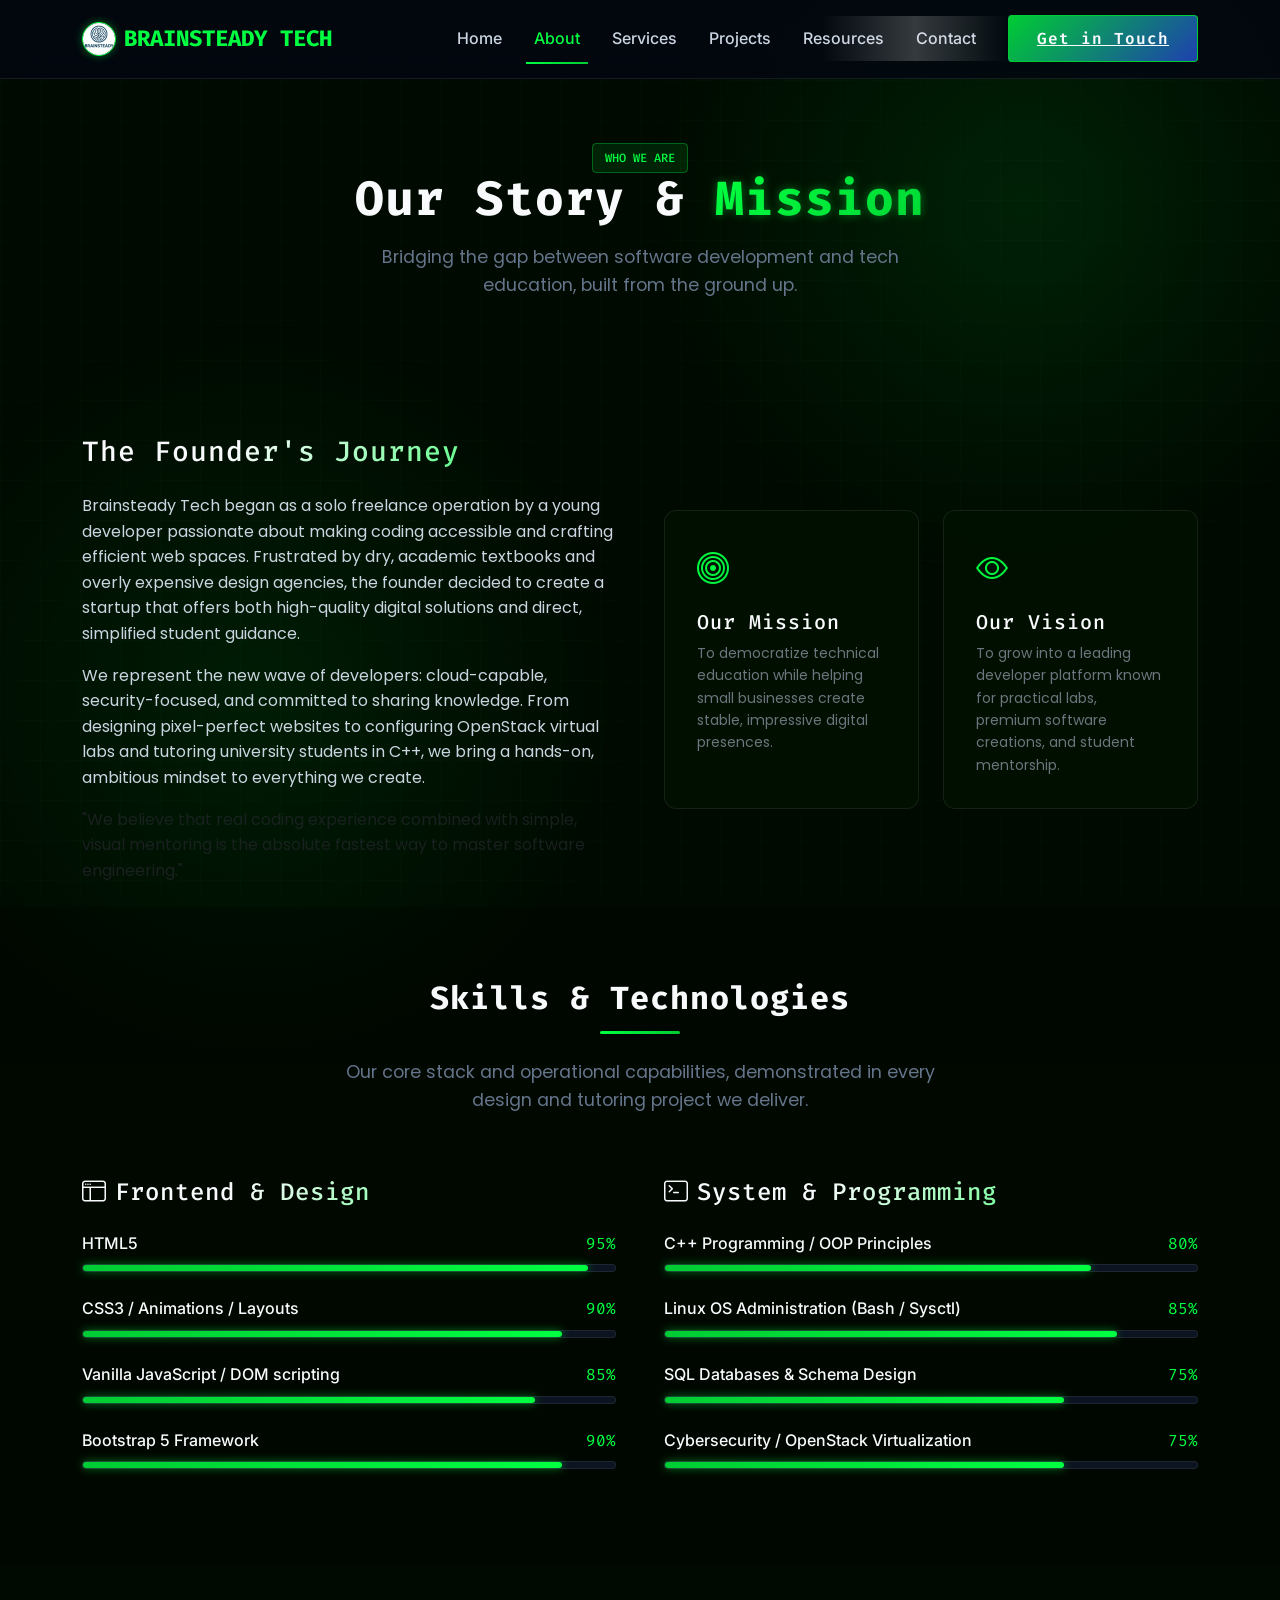
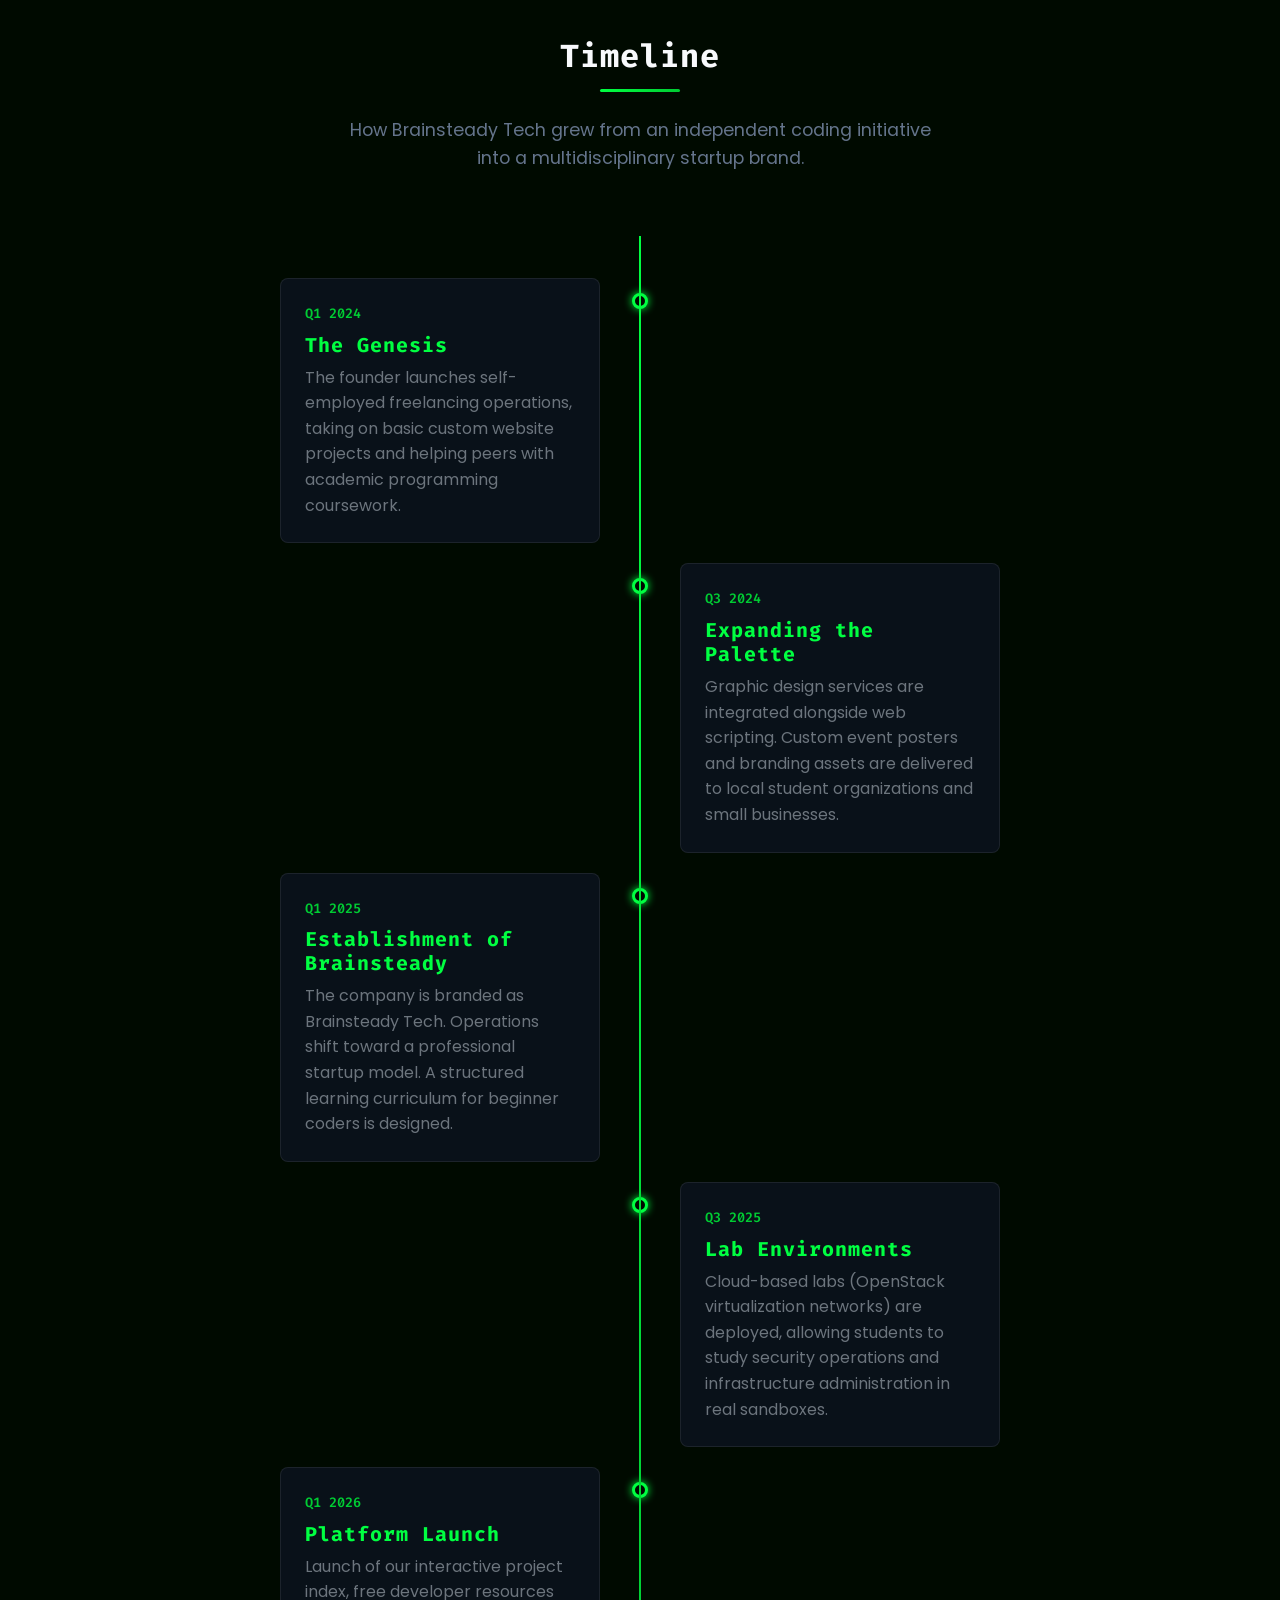
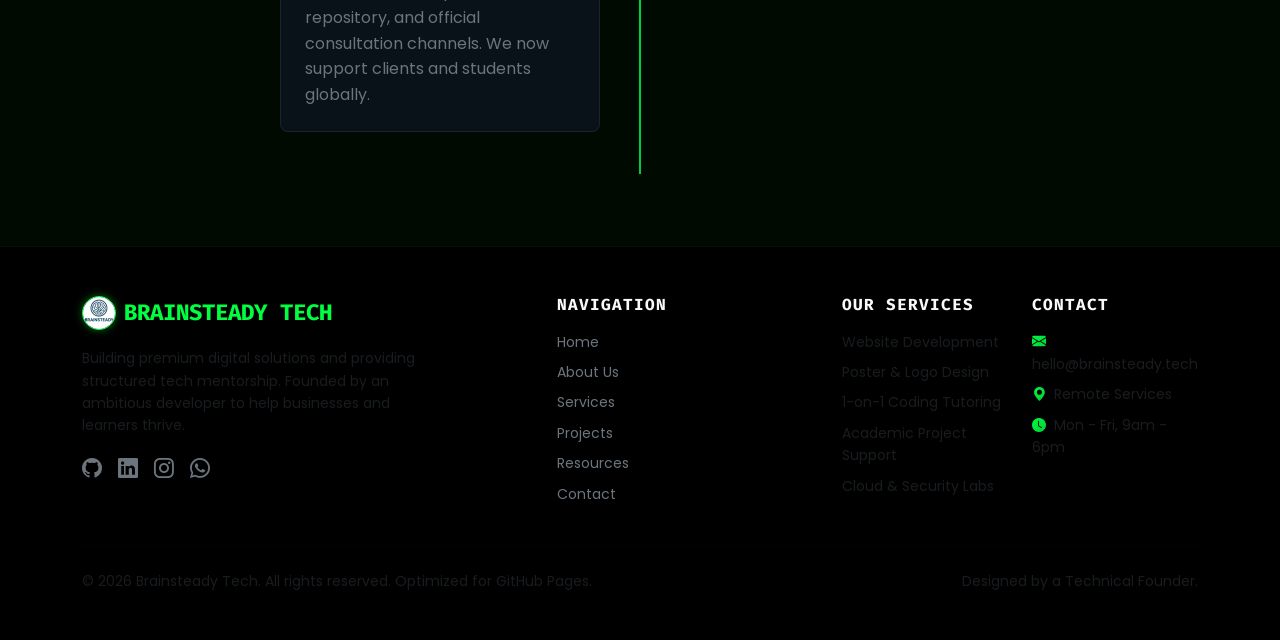
==== about.html @ 5f642799 "Add files via upload" ====
<!DOCTYPE html>
<html lang="en">
<head>
  <meta charset="UTF-8">
  <meta name="viewport" content="width=device-width, initial-scale=1.0">
  <title>About Brainsteady Tech — Story, Mission & Skills</title>
  
  <!-- SEO Meta Tags -->
  <meta name="description" content="Learn about Brainsteady Tech, our mission to make tech accessible, the founder's journey, and our skillset in Web Dev, C++, Linux, OpenStack, and Cybersecurity.">
  <meta name="keywords" content="cybersecurity, OpenStack, C++, Linux administrator, programming education, web developer, startup journey">
  <meta name="author" content="Brainsteady Tech">
  
  <!-- Favicon -->
  <link rel="icon" type="image/svg+xml" href="data:image/svg+xml,%3Csvg xmlns='http://www.w3.org/2000/svg' viewBox='0 0 24 24' fill='%2300f0ff'%3E%3Cpath d='M12 2L2 22h20L12 2zm0 4l6.5 13H5.5L12 6zm-1 5v4h2v-4h-2zm0 5v2h2v-2h-2z'/%3E%3C/svg%3E">

  <!-- Bootstrap 5 CSS -->
  <link href="https://cdn.jsdelivr.net/npm/bootstrap@5.3.3/dist/css/bootstrap.min.css" rel="stylesheet">
  
  <!-- Bootstrap Icons -->
  <link rel="stylesheet" href="https://cdn.jsdelivr.net/npm/bootstrap-icons@1.11.3/font/bootstrap-icons.min.css">
  
  <!-- Custom CSS -->
  <link rel="stylesheet" href="css/style.css">
</head>
<body>

  <!-- Page Loading Animation -->
  <div id="page-loader">
    <div class="cyber-spinner"></div>
  </div>

  <!-- Background Left Glow Spot -->
  <div class="bg-glow-left"></div>

  <!-- Navigation Bar -->
  <nav class="navbar navbar-expand-lg navbar-dark fixed-top">
    <div class="container">
      <a class="navbar-brand d-flex align-items-center" href="index.html">
        <img src="images/logo.jpg" alt="Brainsteady Tech Logo" class="brand-logo me-2">
        <span>BRAINSTEADY TECH</span>
      </a>
      <button class="navbar-toggler" type="button" data-bs-toggle="collapse" data-bs-target="#navbarNav" aria-controls="navbarNav" aria-expanded="false" aria-label="Toggle navigation">
        <span class="navbar-toggler-icon"></span>
      </button>
      <div class="collapse navbar-collapse" id="navbarNav">
        <ul class="navbar-nav ms-auto">
          <li class="nav-item">
            <a class="nav-link" href="index.html">Home</a>
          </li>
          <li class="nav-item">
            <a class="nav-link" href="about.html">About</a>
          </li>
          <li class="nav-item">
            <a class="nav-link" href="services.html">Services</a>
          </li>
          <li class="nav-item">
            <a class="nav-link" href="projects.html">Projects</a>
          </li>
          <li class="nav-item">
            <a class="nav-link" href="resources.html">Resources</a>
          </li>
          <li class="nav-item">
            <a class="nav-link" href="contact.html">Contact</a>
          </li>
        </ul>
        <div class="ms-lg-3 mt-3 mt-lg-0">
          <a href="contact.html" class="btn-cyber btn-sm">Get in Touch</a>
        </div>
      </div>
    </div>
  </nav>

  <!-- About Banner / Header -->
  <section class="py-5 mt-5">
    <div class="container pt-5">
      <div class="section-header text-center reveal">
        <span class="badge-tech mb-3">WHO WE ARE</span>
        <h1 class="display-5 fw-bold">Our Story & <span class="text-gradient-cyan-blue glow-text">Mission</span></h1>
        <p class="section-subtitle">Bridging the gap between software development and tech education, built from the ground up.</p>
      </div>
    </div>
  </section>

  <!-- Founder Story Section -->
  <section class="py-4">
    <div class="container">
      <div class="row align-items-center g-5">
        <div class="col-lg-6 reveal">
          <h3 class="mb-4 text-gradient">The Founder's Journey</h3>
          <p>
            Brainsteady Tech began as a solo freelance operation by a young developer passionate about making coding accessible and crafting efficient web spaces. Frustrated by dry, academic textbooks and overly expensive design agencies, the founder decided to create a startup that offers both high-quality digital solutions and direct, simplified student guidance.
          </p>
          <p>
            We represent the new wave of developers: cloud-capable, security-focused, and committed to sharing knowledge. From designing pixel-perfect websites to configuring OpenStack virtual labs and tutoring university students in C++, we bring a hands-on, ambitious mindset to everything we create.
          </p>
          <p class="mb-0 text-muted">
            "We believe that real coding experience combined with simple, visual mentoring is the absolute fastest way to master software engineering."
          </p>
        </div>
        <div class="col-lg-6 reveal">
          <div class="row g-4">
            <!-- Mission Card -->
            <div class="col-sm-6">
              <div class="glass-card">
                <div class="text-gradient-cyan-blue mb-3 fs-2">
                  <i class="bi bi-bullseye"></i>
                </div>
                <h5>Our Mission</h5>
                <p class="small text-secondary mb-0">
                  To democratize technical education while helping small businesses create stable, impressive digital presences.
                </p>
              </div>
            </div>
            <!-- Vision Card -->
            <div class="col-sm-6">
              <div class="glass-card">
                <div class="text-gradient-cyan-blue mb-3 fs-2">
                  <i class="bi bi-eye"></i>
                </div>
                <h5>Our Vision</h5>
                <p class="small text-secondary mb-0">
                  To grow into a leading developer platform known for practical labs, premium software creations, and student mentorship.
                </p>
              </div>
            </div>
          </div>
        </div>
      </div>
    </div>
  </section>

  <!-- Skills & Tech Section -->
  <section class="py-5 bg-opacity-25 bg-black skills-section-wrapper">
    <div class="container py-4">
      <div class="section-header text-center reveal">
        <h2 class="section-title">Skills & Technologies</h2>
        <p class="section-subtitle">Our core stack and operational capabilities, demonstrated in every design and tutoring project we deliver.</p>
      </div>
      <div class="row g-5">
        <!-- Frontend Skills -->
        <div class="col-md-6 reveal">
          <h4 class="mb-4 text-gradient"><i class="bi bi-window-sidebar me-2"></i>Frontend & Design</h4>
          
          <div class="skill-item">
            <div class="skill-header">
              <span class="skill-name">HTML5</span>
              <span class="skill-percentage">95%</span>
            </div>
            <div class="progress">
              <div class="progress-bar-custom" data-value="95"></div>
            </div>
          </div>
          
          <div class="skill-item">
            <div class="skill-header">
              <span class="skill-name">CSS3 / Animations / Layouts</span>
              <span class="skill-percentage">90%</span>
            </div>
            <div class="progress">
              <div class="progress-bar-custom" data-value="90"></div>
            </div>
          </div>
          
          <div class="skill-item">
            <div class="skill-header">
              <span class="skill-name">Vanilla JavaScript / DOM scripting</span>
              <span class="skill-percentage">85%</span>
            </div>
            <div class="progress">
              <div class="progress-bar-custom" data-value="85"></div>
            </div>
          </div>
          
          <div class="skill-item">
            <div class="skill-header">
              <span class="skill-name">Bootstrap 5 Framework</span>
              <span class="skill-percentage">90%</span>
            </div>
            <div class="progress">
              <div class="progress-bar-custom" data-value="90"></div>
            </div>
          </div>
        </div>
        
        <!-- Programming & Cloud Systems -->
        <div class="col-md-6 reveal">
          <h4 class="mb-4 text-gradient"><i class="bi bi-terminal me-2"></i>System & Programming</h4>
          
          <div class="skill-item">
            <div class="skill-header">
              <span class="skill-name">C++ Programming / OOP Principles</span>
              <span class="skill-percentage">80%</span>
            </div>
            <div class="progress">
              <div class="progress-bar-custom" data-value="80"></div>
            </div>
          </div>
          
          <div class="skill-item">
            <div class="skill-header">
              <span class="skill-name">Linux OS Administration (Bash / Sysctl)</span>
              <span class="skill-percentage">85%</span>
            </div>
            <div class="progress">
              <div class="progress-bar-custom" data-value="85"></div>
            </div>
          </div>
          
          <div class="skill-item">
            <div class="skill-header">
              <span class="skill-name">SQL Databases & Schema Design</span>
              <span class="skill-percentage">75%</span>
            </div>
            <div class="progress">
              <div class="progress-bar-custom" data-value="75"></div>
            </div>
          </div>

          <div class="skill-item">
            <div class="skill-header">
              <span class="skill-name">Cybersecurity / OpenStack Virtualization</span>
              <span class="skill-percentage">75%</span>
            </div>
            <div class="progress">
              <div class="progress-bar-custom" data-value="75"></div>
            </div>
          </div>
        </div>
      </div>
    </div>
  </section>

  <!-- Startup Journey Timeline -->
  <section class="py-5">
    <div class="container py-4">
      <div class="section-header text-center reveal">
        <h2 class="section-title">Timeline</h2>
        <p class="section-subtitle">How Brainsteady Tech grew from an independent coding initiative into a multidisciplinary startup brand.</p>
      </div>
      <div class="timeline-container">
        <!-- Milestone 1 -->
        <div class="timeline-item timeline-left reveal">
          <div class="timeline-content">
            <span class="timeline-date">Q1 2024</span>
            <h5>The Genesis</h5>
            <p class="mb-0 text-secondary">The founder launches self-employed freelancing operations, taking on basic custom website projects and helping peers with academic programming coursework.</p>
          </div>
        </div>
        <!-- Milestone 2 -->
        <div class="timeline-item timeline-right reveal">
          <div class="timeline-content">
            <span class="timeline-date">Q3 2024</span>
            <h5>Expanding the Palette</h5>
            <p class="mb-0 text-secondary">Graphic design services are integrated alongside web scripting. Custom event posters and branding assets are delivered to local student organizations and small businesses.</p>
          </div>
        </div>
        <!-- Milestone 3 -->
        <div class="timeline-item timeline-left reveal">
          <div class="timeline-content">
            <span class="timeline-date">Q1 2025</span>
            <h5>Establishment of Brainsteady</h5>
            <p class="mb-0 text-secondary">The company is branded as Brainsteady Tech. Operations shift toward a professional startup model. A structured learning curriculum for beginner coders is designed.</p>
          </div>
        </div>
        <!-- Milestone 4 -->
        <div class="timeline-item timeline-right reveal">
          <div class="timeline-content">
            <span class="timeline-date">Q3 2025</span>
            <h5>Lab Environments</h5>
            <p class="mb-0 text-secondary">Cloud-based labs (OpenStack virtualization networks) are deployed, allowing students to study security operations and infrastructure administration in real sandboxes.</p>
          </div>
        </div>
        <!-- Milestone 5 -->
        <div class="timeline-item timeline-left reveal">
          <div class="timeline-content">
            <span class="timeline-date">Q1 2026</span>
            <h5>Platform Launch</h5>
            <p class="mb-0 text-secondary">Launch of our interactive project index, free developer resources repository, and official consultation channels. We now support clients and students globally.</p>
          </div>
        </div>
      </div>
    </div>
  </section>

  <!-- Footer -->
  <footer class="py-5 bg-black border-top border-secondary border-opacity-10">
    <div class="container">
      <div class="row g-4 mb-4">
        <!-- Logo & Bio -->
        <div class="col-lg-4">
          <a class="navbar-brand d-flex align-items-center mb-3" href="index.html">
            <img src="images/logo.jpg" alt="Brainsteady Tech Logo" class="brand-logo me-2">
            <span>BRAINSTEADY TECH</span>
          </a>
          <p class="small text-muted">
            Building premium digital solutions and providing structured tech mentorship. Founded by an ambitious developer to help businesses and learners thrive.
          </p>
          <div class="d-flex gap-3 fs-5 mt-3">
            <a href="https://github.com" target="_blank" class="text-secondary hover-cyan" aria-label="GitHub"><i class="bi bi-github"></i></a>
            <a href="https://linkedin.com" target="_blank" class="text-secondary hover-cyan" aria-label="LinkedIn"><i class="bi bi-linkedin"></i></a>
            <a href="https://instagram.com" target="_blank" class="text-secondary hover-cyan" aria-label="Instagram"><i class="bi bi-instagram"></i></a>
            <a href="https://wa.me" target="_blank" class="text-secondary hover-cyan" aria-label="WhatsApp"><i class="bi bi-whatsapp"></i></a>
          </div>
        </div>
        <!-- Quick Navigation -->
        <div class="col-md-4 col-lg-3 offset-lg-1">
          <h6 class="text-uppercase fw-bold text-light mb-3">Navigation</h6>
          <ul class="list-unstyled d-flex flex-column gap-2 small">
            <li><a href="index.html" class="text-secondary text-decoration-none hover-cyan">Home</a></li>
            <li><a href="about.html" class="text-secondary text-decoration-none hover-cyan">About Us</a></li>
            <li><a href="services.html" class="text-secondary text-decoration-none hover-cyan">Services</a></li>
            <li><a href="projects.html" class="text-secondary text-decoration-none hover-cyan">Projects</a></li>
            <li><a href="resources.html" class="text-secondary text-decoration-none hover-cyan">Resources</a></li>
            <li><a href="contact.html" class="text-secondary text-decoration-none hover-cyan">Contact</a></li>
          </ul>
        </div>
        <!-- Services list -->
        <div class="col-md-4 col-lg-2">
          <h6 class="text-uppercase fw-bold text-light mb-3">Our Services</h6>
          <ul class="list-unstyled d-flex flex-column gap-2 small text-muted">
            <li>Website Development</li>
            <li>Poster & Logo Design</li>
            <li>1-on-1 Coding Tutoring</li>
            <li>Academic Project Support</li>
            <li>Cloud & Security Labs</li>
          </ul>
        </div>
        <!-- Contact placeholder -->
        <div class="col-md-4 col-lg-2">
          <h6 class="text-uppercase fw-bold text-light mb-3">Contact</h6>
          <ul class="list-unstyled d-flex flex-column gap-2 small">
            <li class="text-muted"><i class="bi bi-envelope-fill me-2 text-gradient-cyan-blue"></i>hello@brainsteady.tech</li>
            <li class="text-muted"><i class="bi bi-geo-alt-fill me-2 text-gradient-cyan-blue"></i>Remote Services</li>
            <li class="text-muted"><i class="bi bi-clock-fill me-2 text-gradient-cyan-blue"></i>Mon - Fri, 9am - 6pm</li>
          </ul>
        </div>
      </div>
      <hr class="border-secondary border-opacity-10 my-4">
      <div class="row align-items-center">
        <div class="col-md-6 text-center text-md-start small text-muted">
          &copy; 2026 Brainsteady Tech. All rights reserved. Optimized for GitHub Pages.
        </div>
        <div class="col-md-6 text-center text-md-end small text-muted mt-2 mt-md-0">
          Designed by a Technical Founder.
        </div>
      </div>
    </div>
  </footer>

  <!-- Scroll to Top Button -->
  <button type="button" class="btn btn-primary" id="btn-back-to-top" aria-label="Scroll back to top">
    <i class="bi bi-chevron-up"></i>
  </button>

  <!-- Bootstrap 5 Bundle JS -->
  <script src="https://cdn.jsdelivr.net/npm/bootstrap@5.3.3/dist/js/bootstrap.bundle.min.js"></script>
  
  <!-- Custom JS -->
  <script src="js/script.js"></script>
</body>
</html>
---- css/style.css ----
/* 
=========================================
  BRAINSTEADY TECH - GLOBAL STYLESHEET
=========================================
  Author: Founder & Developer @ Brainsteady Tech
  Description: Custom design system featuring a premium dark-themed cyber aesthetic 
               with Matrix-inspired neon green glow accents, modern typography, glassmorphism 
               cards, and smooth CSS animations.
*/

/* --- Google Fonts Import --- */
@import url('https://fonts.googleapis.com/css2?family=Inter:wght@300;400;500;600;700&family=Poppins:wght@300;400;500;600;700&family=Fira+Code:wght@400;500;600;700&family=Press+Start+2P&display=swap');

/* --- Design Tokens & Variables --- */
:root {
  --bg-darker: #000a00;      /* Near black background */
  --bg-dark: #001200;        /* Core background */
  --bg-navy: #001a00;        /* Deep navy for containers */
  --bg-glass: rgba(0, 18, 0, 0.75); /* Glassmorphism fill */
  
  --accent-cyan: #00ff41;    /* Cyber cyan */
  --accent-blue: #00cc33;    /* Electric blue */
  --accent-indigo: #39ff14;  /* Soft indigo */
  
  --text-primary: #f8fafc;   /* White / Light gray */
  --text-secondary: #cbd5e1; /* Mid gray */
  --text-muted: #64748b;     /* Darker gray */
  
  --border-glass: rgba(255, 255, 255, 0.08);
  --border-glow: rgba(0, 255, 65, 0.25);
  
  --font-title: 'Fira Code', monospace;
  --font-body: 'Poppins', sans-serif;
  --font-sans: 'Inter', sans-serif;
  --font-arcade: 'Press Start 2P', cursive;
  
  --transition-smooth: all 0.3s cubic-bezier(0.4, 0, 0.2, 1);
  --glow-shadow: 0 0 15px rgba(0, 255, 65, 0.3);
  --glow-shadow-lg: 0 0 30px rgba(0, 255, 65, 0.5);
}

/* --- Brand Logo & Retro Graphics --- */
.brand-logo {
  height: 34px;
  width: 34px;
  border-radius: 50%;
  object-fit: cover;
  border: 1px solid var(--accent-cyan);
  box-shadow: 0 0 8px rgba(0, 255, 65, 0.4);
}

.retro-arcade-badge {
  font-family: var(--font-arcade);
  font-size: 0.55rem;
  color: #eab308;
  text-shadow: 0 0 5px rgba(234, 179, 8, 0.6);
  letter-spacing: 1px;
}

/* --- Arcade Cabinet UI for Pacman --- */
.arcade-container {
  background: #020617;
  border: 4px solid var(--accent-blue);
  box-shadow: 0 0 25px rgba(0, 204, 51, 0.5), inset 0 0 20px rgba(0, 255, 65, 0.15);
  border-radius: 16px;
  padding: 1.5rem;
  position: relative;
}

.arcade-header {
  background: #0f172a;
  border-bottom: 2px solid var(--accent-blue);
  padding: 0.5rem 1rem;
  border-radius: 8px 8px 0 0;
  display: flex;
  justify-content: space-between;
  align-items: center;
}

.arcade-screen {
  background: #000000;
  border: 3px solid #1e293b;
  border-radius: 0 0 8px 8px;
  position: relative;
  box-shadow: inset 0 0 30px rgba(0,0,0,1);
  display: flex;
  flex-direction: column;
  align-items: center;
  justify-content: center;
  padding: 10px;
}

#pacman-canvas {
  background-color: #000;
  max-width: 100%;
  height: auto;
  border: 2px solid #004400;
  border-radius: 4px;
  aspect-ratio: 1;
}

.arcade-controls {
  display: flex;
  flex-direction: column;
  align-items: center;
  gap: 8px;
  margin-top: 1.25rem;
}

.arcade-row {
  display: flex;
  gap: 15px;
}

.dpad-btn {
  width: 48px;
  height: 48px;
  background: rgba(15, 23, 42, 0.8);
  border: 2px solid var(--border-glass);
  color: var(--accent-cyan);
  border-radius: 50%;
  display: flex;
  align-items: center;
  justify-content: center;
  font-size: 1.1rem;
  cursor: pointer;
  touch-action: manipulation;
  transition: var(--transition-smooth);
}

.dpad-btn:active, .dpad-btn:hover {
  background: var(--accent-cyan);
  color: var(--bg-darker);
  box-shadow: var(--glow-shadow);
  border-color: var(--accent-cyan);
}

.game-instructions {
  font-size: 0.85rem;
  color: var(--text-muted);
  text-align: center;
  margin-top: 1rem;
}

/* --- Utility Color Classes --- */
.text-accent-cyan {
  color: var(--accent-cyan) !important;
}
.text-matrix-green {
  color: #00ff41 !important;
}

/* --- Base Body & Scrollbar --- */
body {
  background-color: var(--bg-darker);
  color: var(--text-secondary);
  font-family: var(--font-body);
  overflow-x: hidden;
  position: relative;
  line-height: 1.6;
}

/* Custom Scrollbar */
::-webkit-scrollbar {
  width: 8px;
}
::-webkit-scrollbar-track {
  background: var(--bg-darker);
}
::-webkit-scrollbar-thumb {
  background: var(--bg-navy);
  border-radius: 4px;
  border: 1px solid var(--border-glass);
}
::-webkit-scrollbar-thumb:hover {
  background: var(--accent-blue);
}

/* Background Cyber Grid Effect */
body::before {
  content: "";
  position: fixed;
  top: 0;
  left: 0;
  width: 100%;
  height: 100%;
  background: 
    linear-gradient(rgba(0, 255, 65, 0.02) 1px, transparent 1px),
    linear-gradient(90deg, rgba(0, 255, 65, 0.02) 1px, transparent 1px);
  background-size: 40px 40px;
  z-index: -2;
  pointer-events: none;
}

/* Gradient background glow spots */
body::after {
  content: "";
  position: fixed;
  top: -20%;
  right: -10%;
  width: 60vw;
  height: 60vw;
  background: radial-gradient(circle, rgba(0, 204, 51, 0.12) 0%, transparent 70%);
  z-index: -1;
  pointer-events: none;
}

.bg-glow-left {
  position: fixed;
  bottom: -20%;
  left: -10%;
  width: 60vw;
  height: 60vw;
  background: radial-gradient(circle, rgba(0, 255, 65, 0.08) 0%, transparent 70%);
  z-index: -1;
  pointer-events: none;
}

/* --- Typography & Headings --- */
h1, h2, h3, h4, h5, h6, .brand-font {
  font-family: var(--font-title);
  color: var(--text-primary);
  letter-spacing: 1px;
}

.glow-text {
  text-shadow: 0 0 10px rgba(0, 255, 65, 0.4);
}

.text-gradient {
  background: linear-gradient(135deg, var(--text-primary) 30%, var(--accent-cyan) 100%);
  -webkit-background-clip: text;
  -webkit-text-fill-color: transparent;
}

.text-gradient-cyan-blue {
  background: linear-gradient(135deg, var(--accent-cyan) 0%, var(--accent-blue) 100%);
  -webkit-background-clip: text;
  -webkit-text-fill-color: transparent;
}

/* --- Navigation Bar --- */
.navbar {
  background: rgba(3, 7, 18, 0.8) !important;
  backdrop-filter: blur(12px);
  -webkit-backdrop-filter: blur(12px);
  border-bottom: 1px solid var(--border-glass);
  padding: 1rem 0;
  transition: var(--transition-smooth);
}

.navbar.navbar-scrolled {
  padding: 0.6rem 0;
  box-shadow: 0 10px 30px rgba(0, 0, 0, 0.5);
  border-bottom-color: rgba(0, 255, 65, 0.2);
}

.navbar-brand {
  font-family: var(--font-title);
  font-weight: 700;
  font-size: 1.4rem;
  color: var(--text-primary) !important;
  transition: var(--transition-smooth);
}

.navbar-brand span {
  color: var(--accent-cyan);
}

.navbar-brand:hover {
  text-shadow: 0 0 15px rgba(0, 255, 65, 0.7);
}

.nav-link {
  font-family: var(--font-sans);
  color: var(--text-secondary) !important;
  font-weight: 500;
  margin: 0 0.5rem;
  position: relative;
  transition: var(--transition-smooth);
}

.nav-link::after {
  content: "";
  position: absolute;
  bottom: -4px;
  left: 0;
  width: 0;
  height: 2px;
  background: linear-gradient(90deg, var(--accent-cyan), var(--accent-blue));
  transition: var(--transition-smooth);
}

.nav-link:hover, .nav-link.active {
  color: var(--accent-cyan) !important;
}

.nav-link.active::after {
  width: 100%;
}

.navbar-toggler {
  border-color: var(--border-glass);
  padding: 0.5rem;
}

.navbar-toggler:focus {
  box-shadow: 0 0 10px var(--accent-cyan);
}

.navbar-toggler-icon {
  background-image: url("data:image/svg+xml,%3csvg xmlns='http://www.w3.org/2000/svg' viewBox='0 0 30 30'%3e%3cpath stroke='rgba%280, 255, 65, 0.8%29' stroke-linecap='round' stroke-miterlimit='10' stroke-width='2' d='M4 7h22M4 15h22M4 23h22'/%3e%3c/svg%3e") !important;
}

/* --- Buttons --- */
.btn-cyber {
  background: linear-gradient(135deg, var(--accent-blue) 0%, #1e40af 100%);
  color: var(--text-primary);
  font-family: var(--font-title);
  font-weight: 600;
  letter-spacing: 1px;
  padding: 0.75rem 1.75rem;
  border: 1px solid var(--accent-blue);
  border-radius: 4px;
  position: relative;
  overflow: hidden;
  transition: var(--transition-smooth);
  z-index: 1;
}

.btn-cyber::before {
  content: "";
  position: absolute;
  top: 0;
  left: -100%;
  width: 100%;
  height: 100%;
  background: linear-gradient(90deg, transparent, rgba(255, 255, 255, 0.2), transparent);
  transition: 0.5s;
  z-index: -1;
}

.btn-cyber:hover::before {
  left: 100%;
}

.btn-cyber:hover {
  background: linear-gradient(135deg, var(--accent-cyan) 0%, var(--accent-blue) 100%);
  border-color: var(--accent-cyan);
  color: var(--bg-darker);
  box-shadow: var(--glow-shadow);
  transform: translateY(-2px);
}

.btn-cyber-outline {
  background: transparent;
  color: var(--accent-cyan);
  font-family: var(--font-title);
  font-weight: 600;
  letter-spacing: 1px;
  padding: 0.75rem 1.75rem;
  border: 1px solid rgba(0, 255, 65, 0.4);
  border-radius: 4px;
  transition: var(--transition-smooth);
}

.btn-cyber-outline:hover {
  background: rgba(0, 255, 65, 0.08);
  border-color: var(--accent-cyan);
  color: var(--text-primary);
  box-shadow: 0 0 15px rgba(0, 255, 65, 0.2);
  transform: translateY(-2px);
}

/* --- Glassmorphism UI Cards --- */
.glass-card {
  background: var(--bg-glass);
  backdrop-filter: blur(12px);
  -webkit-backdrop-filter: blur(12px);
  border: 1px solid var(--border-glass);
  border-radius: 12px;
  padding: 2rem;
  transition: var(--transition-smooth);
  height: 100%;
}

.glass-card:hover {
  border-color: var(--border-glow);
  box-shadow: var(--glow-shadow);
  transform: translateY(-5px);
}

.glass-card-header-icon {
  width: 60px;
  height: 60px;
  background: rgba(0, 204, 51, 0.1);
  border: 1px solid rgba(0, 204, 51, 0.25);
  border-radius: 12px;
  display: flex;
  align-items: center;
  justify-content: center;
  font-size: 1.8rem;
  color: var(--accent-cyan);
  margin-bottom: 1.5rem;
  transition: var(--transition-smooth);
}

.glass-card:hover .glass-card-header-icon {
  background: rgba(0, 255, 65, 0.2);
  border-color: var(--accent-cyan);
  color: var(--text-primary);
  box-shadow: 0 0 10px rgba(0, 255, 65, 0.4);
}

/* --- Section Title Header --- */
.section-header {
  margin-bottom: 4rem;
  position: relative;
}

.section-title {
  font-weight: 700;
  display: inline-block;
  position: relative;
  padding-bottom: 1rem;
}

.section-title::after {
  content: "";
  position: absolute;
  bottom: 0;
  left: 50%;
  transform: translateX(-50%);
  width: 80px;
  height: 3px;
  background: linear-gradient(90deg, var(--accent-cyan), var(--accent-blue));
  border-radius: 2px;
}

.section-subtitle {
  color: var(--text-muted);
  font-size: 1.1rem;
  max-width: 600px;
  margin: 1rem auto 0;
}

/* --- Hero Section & Typing Animation --- */
.hero-section {
  position: relative;
  min-height: 90vh;
  display: flex;
  align-items: center;
  padding-top: 100px;
  padding-bottom: 60px;
}

.hero-subtitle {
  font-size: 1.25rem;
  color: var(--text-secondary);
  margin-bottom: 2rem;
  max-width: 600px;
}

.typed-cursor {
  color: var(--accent-cyan);
  animation: blink 0.7s infinite;
}

.hero-image-wrapper {
  position: relative;
  display: inline-block;
}

.hero-image-wrapper::after {
  content: "";
  position: absolute;
  top: -10px;
  left: -10px;
  right: -10px;
  bottom: -10px;
  border: 1px dashed rgba(0, 255, 65, 0.3);
  border-radius: 20px;
  z-index: -1;
  animation: rotate-dashed 40s linear infinite;
}

.hero-image {
  border-radius: 16px;
  border: 1px solid var(--border-glass);
  box-shadow: 0 20px 40px rgba(0, 0, 0, 0.6);
  max-width: 100%;
  height: auto;
}

/* --- Features Badges & Cards --- */
.badge-tech {
  background: rgba(0, 255, 65, 0.1);
  color: var(--accent-cyan);
  border: 1px solid rgba(0, 255, 65, 0.3);
  font-family: var(--font-title);
  font-weight: 500;
  font-size: 0.75rem;
  padding: 0.35rem 0.75rem;
  border-radius: 4px;
}

/* --- Project Cards & Portfolio --- */
.project-card {
  overflow: hidden;
  background: var(--bg-glass);
  backdrop-filter: blur(12px);
  -webkit-backdrop-filter: blur(12px);
  border: 1px solid var(--border-glass);
  border-radius: 12px;
  height: 100%;
  transition: var(--transition-smooth);
}

.project-img-container {
  position: relative;
  overflow: hidden;
  aspect-ratio: 16/10;
  background: #0f172a;
}

.project-img {
  width: 100%;
  height: 100%;
  object-fit: cover;
  transition: var(--transition-smooth);
}

.project-card:hover .project-img {
  transform: scale(1.05);
}

.project-overlay {
  position: absolute;
  top: 0;
  left: 0;
  width: 100%;
  height: 100%;
  background: rgba(3, 7, 18, 0.85);
  display: flex;
  align-items: center;
  justify-content: center;
  opacity: 0;
  transition: var(--transition-smooth);
}

.project-card:hover .project-overlay {
  opacity: 1;
}

.project-card:hover {
  border-color: var(--border-glow);
  box-shadow: var(--glow-shadow);
  transform: translateY(-8px);
}

.project-body {
  padding: 1.5rem;
}

/* Portfolio Filters */
.filter-btn {
  background: transparent;
  color: var(--text-secondary);
  border: 1px solid var(--border-glass);
  padding: 0.5rem 1.25rem;
  border-radius: 30px;
  font-family: var(--font-sans);
  font-weight: 500;
  transition: var(--transition-smooth);
}

.filter-btn:hover, .filter-btn.active {
  background: var(--accent-cyan);
  color: var(--bg-darker);
  border-color: var(--accent-cyan);
  box-shadow: 0 0 10px rgba(0, 255, 65, 0.3);
}

/* --- Timeline Component --- */
.timeline-container {
  position: relative;
  max-width: 800px;
  margin: 0 auto;
  padding: 2rem 0;
}

.timeline-container::after {
  content: '';
  position: absolute;
  width: 2px;
  background: linear-gradient(180deg, var(--accent-cyan) 0%, var(--accent-blue) 100%);
  top: 0;
  bottom: 0;
  left: 50%;
  margin-left: -1px;
}

.timeline-item {
  padding: 10px 40px;
  position: relative;
  background-color: inherit;
  width: 50%;
}

.timeline-item::after {
  content: '';
  position: absolute;
  width: 16px;
  height: 16px;
  right: -8px;
  background-color: var(--bg-darker);
  border: 3px solid var(--accent-cyan);
  top: 25px;
  border-radius: 50%;
  z-index: 1;
  box-shadow: 0 0 8px var(--accent-cyan);
  transition: var(--transition-smooth);
}

.timeline-item:hover::after {
  background-color: var(--accent-cyan);
  transform: scale(1.3);
}

.timeline-left {
  left: 0;
}

.timeline-right {
  left: 50%;
}

.timeline-right::after {
  left: -8px;
}

.timeline-content {
  padding: 1.5rem;
  background: rgba(15, 23, 42, 0.6);
  border: 1px solid var(--border-glass);
  border-radius: 8px;
  position: relative;
}

.timeline-content h5 {
  color: var(--accent-cyan);
  font-weight: 700;
}

.timeline-date {
  font-size: 0.85rem;
  color: var(--accent-blue);
  font-weight: 600;
  font-family: var(--font-title);
  margin-bottom: 0.5rem;
  display: block;
}

/* Responsive timeline for mobile */
@media screen and (max-width: 768px) {
  .timeline-container::after {
    left: 31px;
  }
  .timeline-item {
    width: 100%;
    padding-left: 70px;
    padding-right: 25px;
  }
  .timeline-item::after {
    left: 23px;
    right: auto;
  }
  .timeline-right {
    left: 0%;
  }
}

/* --- Skills Progress Bars --- */
.skill-item {
  margin-bottom: 1.5rem;
}

.skill-header {
  display: flex;
  justify-content: space-between;
  margin-bottom: 0.5rem;
  font-family: var(--font-sans);
}

.skill-name {
  font-weight: 500;
  color: var(--text-primary);
}

.skill-percentage {
  color: var(--accent-cyan);
  font-family: var(--font-title);
}

.progress {
  height: 8px;
  background: rgba(15, 23, 42, 0.8);
  border-radius: 4px;
  overflow: visible;
  border: 1px solid var(--border-glass);
}

.progress-bar-custom {
  height: 100%;
  background: linear-gradient(90deg, var(--accent-blue), var(--accent-cyan));
  border-radius: 4px;
  width: 0; /* Set dynamically via script */
  transition: width 1.5s cubic-bezier(0.1, 0.8, 0.2, 1);
  position: relative;
  box-shadow: 0 0 10px rgba(0, 255, 65, 0.5);
}

/* --- FAQ Accordion --- */
.accordion-item {
  background-color: var(--bg-glass) !important;
  border: 1px solid var(--border-glass) !important;
  margin-bottom: 1rem;
  border-radius: 8px !important;
  overflow: hidden;
  transition: var(--transition-smooth);
}

.accordion-item:hover {
  border-color: rgba(0, 255, 65, 0.2);
}

.accordion-button {
  background-color: transparent !important;
  color: var(--text-primary) !important;
  font-family: var(--font-sans);
  font-weight: 600;
  padding: 1.25rem 1.5rem;
  border: none !important;
  box-shadow: none !important;
}

.accordion-button:not(.collapsed) {
  color: var(--accent-cyan) !important;
  border-bottom: 1px solid var(--border-glass) !important;
}

.accordion-button::after {
  filter: invert(1) sepia(1) saturate(5) hue-rotate(90deg); /* Style default icon to cyan tint */
}

.accordion-body {
  color: var(--text-secondary);
  background-color: rgba(3, 7, 18, 0.3);
  font-size: 0.95rem;
  line-height: 1.7;
}

/* --- Testimonials Carousel --- */
.carousel-indicators [data-bs-target] {
  background-color: var(--accent-blue);
  width: 10px;
  height: 10px;
  border-radius: 50%;
  margin: 0 5px;
}

.carousel-indicators .active {
  background-color: var(--accent-cyan);
  width: 24px;
  border-radius: 5px;
}

.testimonial-card {
  padding: 3rem 2rem;
  text-align: center;
  max-width: 800px;
  margin: 0 auto;
}

.testimonial-text {
  font-size: 1.15rem;
  font-style: italic;
  margin-bottom: 1.5rem;
  color: var(--text-secondary);
  line-height: 1.8;
}

.testimonial-client {
  font-family: var(--font-title);
  font-weight: 700;
  color: var(--accent-cyan);
  margin-bottom: 0.25rem;
}

.testimonial-role {
  font-size: 0.85rem;
  color: var(--text-muted);
  text-transform: uppercase;
  letter-spacing: 1px;
}

/* --- Forms & Contact Page --- */
.form-cyber .form-control, .form-cyber .form-select {
  background-color: rgba(15, 23, 42, 0.6);
  border: 1px solid var(--border-glass);
  color: var(--text-primary);
  padding: 0.75rem 1rem;
  border-radius: 6px;
  transition: var(--transition-smooth);
}

.form-cyber .form-control:focus, .form-cyber .form-select:focus {
  background-color: rgba(15, 23, 42, 0.8);
  border-color: var(--accent-cyan);
  box-shadow: 0 0 10px rgba(0, 255, 65, 0.2);
  color: var(--text-primary);
}

.form-cyber label {
  color: var(--text-secondary);
  font-weight: 500;
  font-size: 0.9rem;
}

.form-cyber .form-control::placeholder {
  color: var(--text-muted);
}

/* Availability & Info Cards */
.info-item {
  display: flex;
  margin-bottom: 1.5rem;
  align-items: flex-start;
}

.info-icon {
  width: 48px;
  height: 48px;
  background: rgba(0, 255, 65, 0.08);
  border: 1px solid rgba(0, 255, 65, 0.2);
  color: var(--accent-cyan);
  display: flex;
  align-items: center;
  justify-content: center;
  font-size: 1.25rem;
  border-radius: 8px;
  margin-right: 1rem;
}

.info-content h6 {
  font-weight: 700;
  margin-bottom: 0.2rem;
  font-size: 0.95rem;
}

.info-content p {
  margin: 0;
  color: var(--text-secondary);
  font-size: 0.9rem;
}

/* Embedded Vector Map Placeholder */
.map-placeholder-container {
  height: 350px;
  width: 100%;
  border-radius: 12px;
  border: 1px solid var(--border-glass);
  background: #090e1a;
  position: relative;
  overflow: hidden;
}

.map-svg-grid {
  width: 100%;
  height: 100%;
  opacity: 0.15;
  background-image: 
    radial-gradient(var(--accent-blue) 1px, transparent 0),
    radial-gradient(var(--accent-cyan) 1px, transparent 0);
  background-size: 20px 20px;
  background-position: 0 0, 10px 10px;
}

.map-glow-pin {
  position: absolute;
  top: 50%;
  left: 50%;
  transform: translate(-50%, -50%);
  text-align: center;
}

.map-glow-pin i {
  font-size: 2.5rem;
  color: var(--accent-cyan);
  text-shadow: var(--glow-shadow-lg);
  animation: pulse-pin 2s infinite ease-in-out;
}

/* --- Scroll to Top Button --- */
#btn-back-to-top {
  position: fixed;
  bottom: 30px;
  right: 30px;
  display: none;
  z-index: 99;
  background: linear-gradient(135deg, var(--accent-blue) 0%, var(--accent-cyan) 100%);
  border: none;
  border-radius: 50%;
  width: 45px;
  height: 45px;
  color: var(--bg-darker);
  font-size: 1.25rem;
  justify-content: center;
  align-items: center;
  box-shadow: var(--glow-shadow);
  transition: var(--transition-smooth);
}

#btn-back-to-top:hover {
  transform: scale(1.1);
  box-shadow: var(--glow-shadow-lg);
}

/* --- Loading Animation --- */
#page-loader {
  position: fixed;
  top: 0;
  left: 0;
  width: 100vw;
  height: 100vh;
  background-color: var(--bg-darker);
  z-index: 9999;
  display: flex;
  justify-content: center;
  align-items: center;
  transition: opacity 0.5s ease, visibility 0.5s ease;
}

.cyber-spinner {
  width: 60px;
  height: 60px;
  border: 3px solid transparent;
  border-top-color: var(--accent-cyan);
  border-bottom-color: var(--accent-blue);
  border-radius: 50%;
  animation: spin 1s linear infinite;
  position: relative;
}

.cyber-spinner::after {
  content: "";
  position: absolute;
  top: 6px;
  left: 6px;
  right: 6px;
  bottom: 6px;
  border: 3px solid transparent;
  border-left-color: var(--accent-indigo);
  border-radius: 50%;
  animation: spin-reverse 0.5s linear infinite;
}

/* --- Animations & Keyframes --- */

/* Scroll Animation classes */
.reveal {
  position: relative;
  opacity: 0;
  transform: translateY(30px);
  transition: opacity 0.8s ease, transform 0.8s ease;
}

.reveal.active {
  opacity: 1;
  transform: translateY(0);
}

/* Custom CSS-only Floating Element */
.float-effect {
  animation: float 6s ease-in-out infinite;
}

@keyframes float {
  0% { transform: translateY(0px); }
  50% { transform: translateY(-15px); }
  100% { transform: translateY(0px); }
}

@keyframes spin {
  0% { transform: rotate(0deg); }
  100% { transform: rotate(360deg); }
}

@keyframes spin-reverse {
  0% { transform: rotate(360deg); }
  100% { transform: rotate(0deg); }
}

@keyframes blink {
  0%, 100% { opacity: 1; }
  50% { opacity: 0; }
}

@keyframes rotate-dashed {
  0% { transform: rotate(0deg); }
  100% { transform: rotate(360deg); }
}

@keyframes pulse-pin {
  0%, 100% {
    transform: scale(1);
    filter: drop-shadow(0 0 5px rgba(0,240,255,0.4));
  }
  50% {
    transform: scale(1.15);
    filter: drop-shadow(0 0 15px rgba(0,240,255,0.8));
  }
}

/* --- Responsive Media Queries --- */
@media (max-width: 991.98px) {
  .hero-section {
    padding-top: 120px;
    text-align: center;
  }
  .hero-subtitle {
    margin-left: auto;
    margin-right: auto;
  }
  .hero-image-wrapper {
    margin-top: 3rem;
  }
  .navbar-nav {
    padding: 1rem 0;
  }
  .nav-link {
    margin: 0.5rem 0;
  }
}
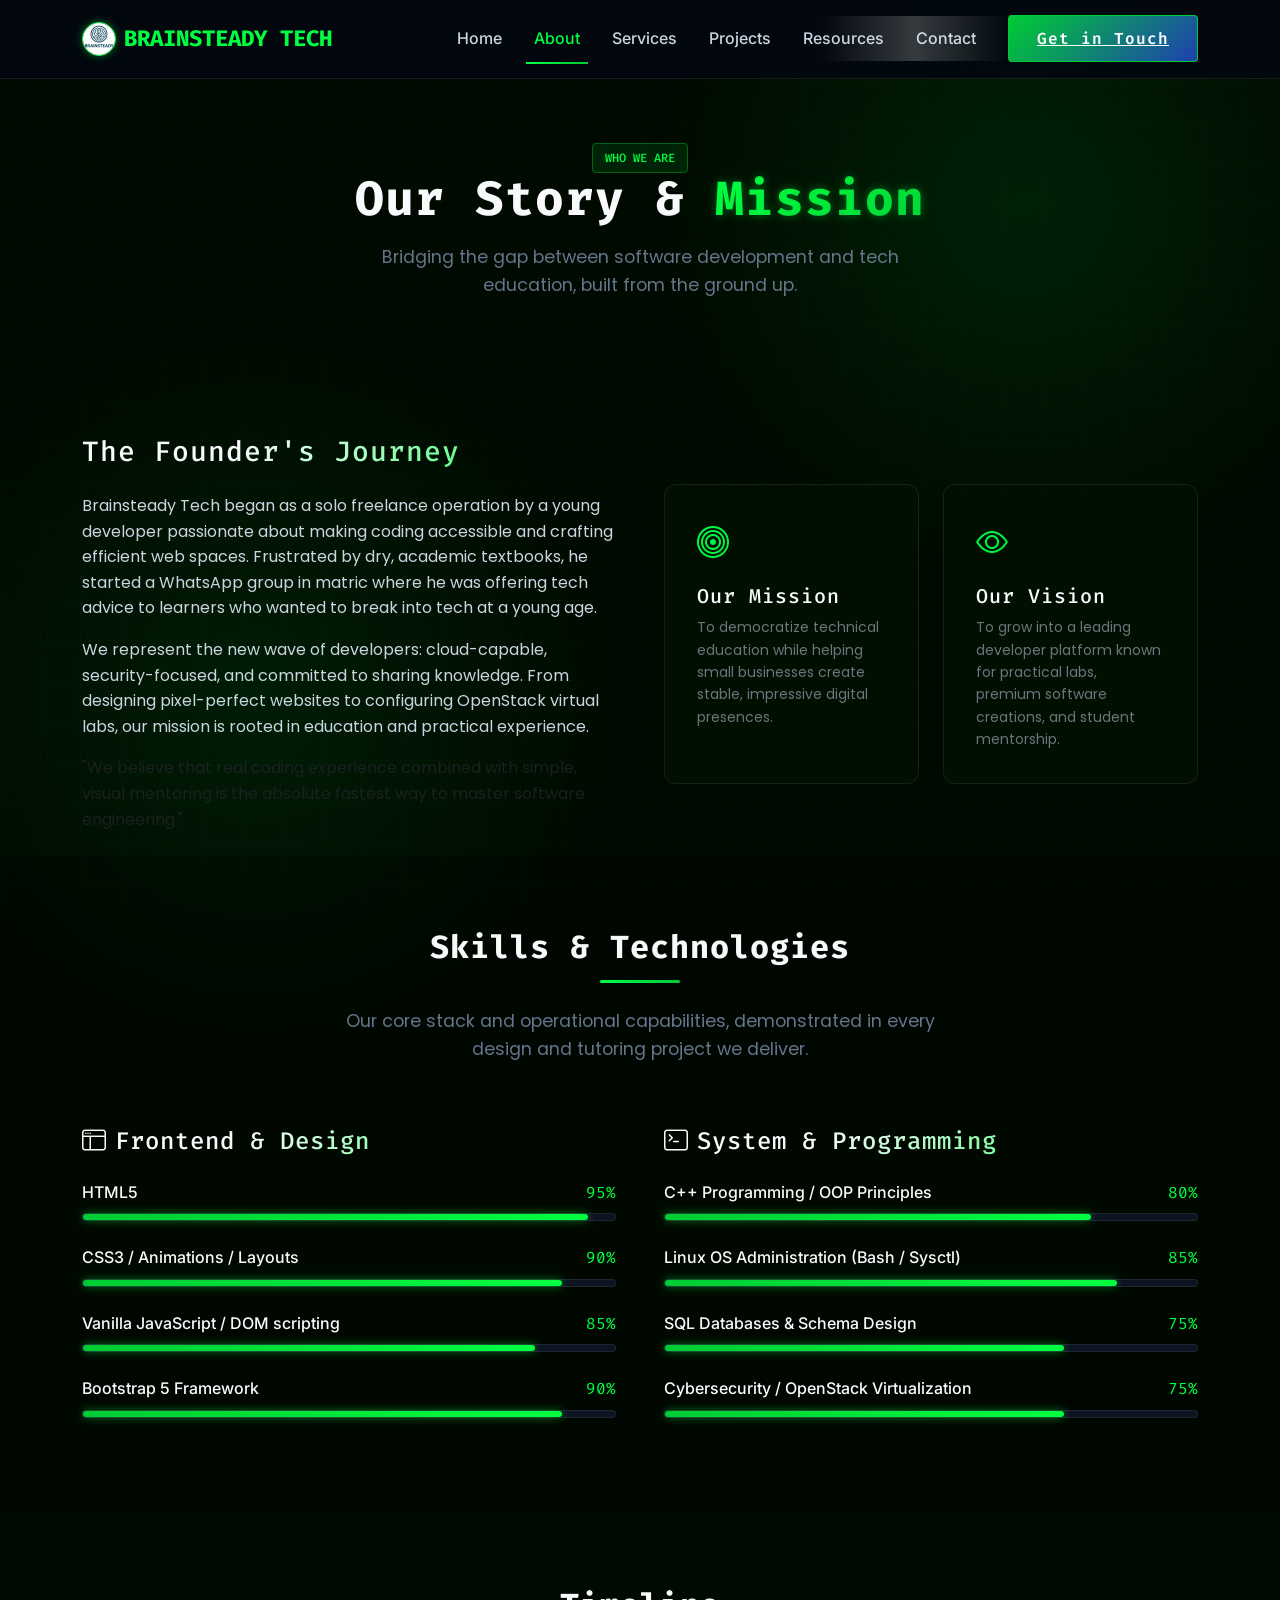
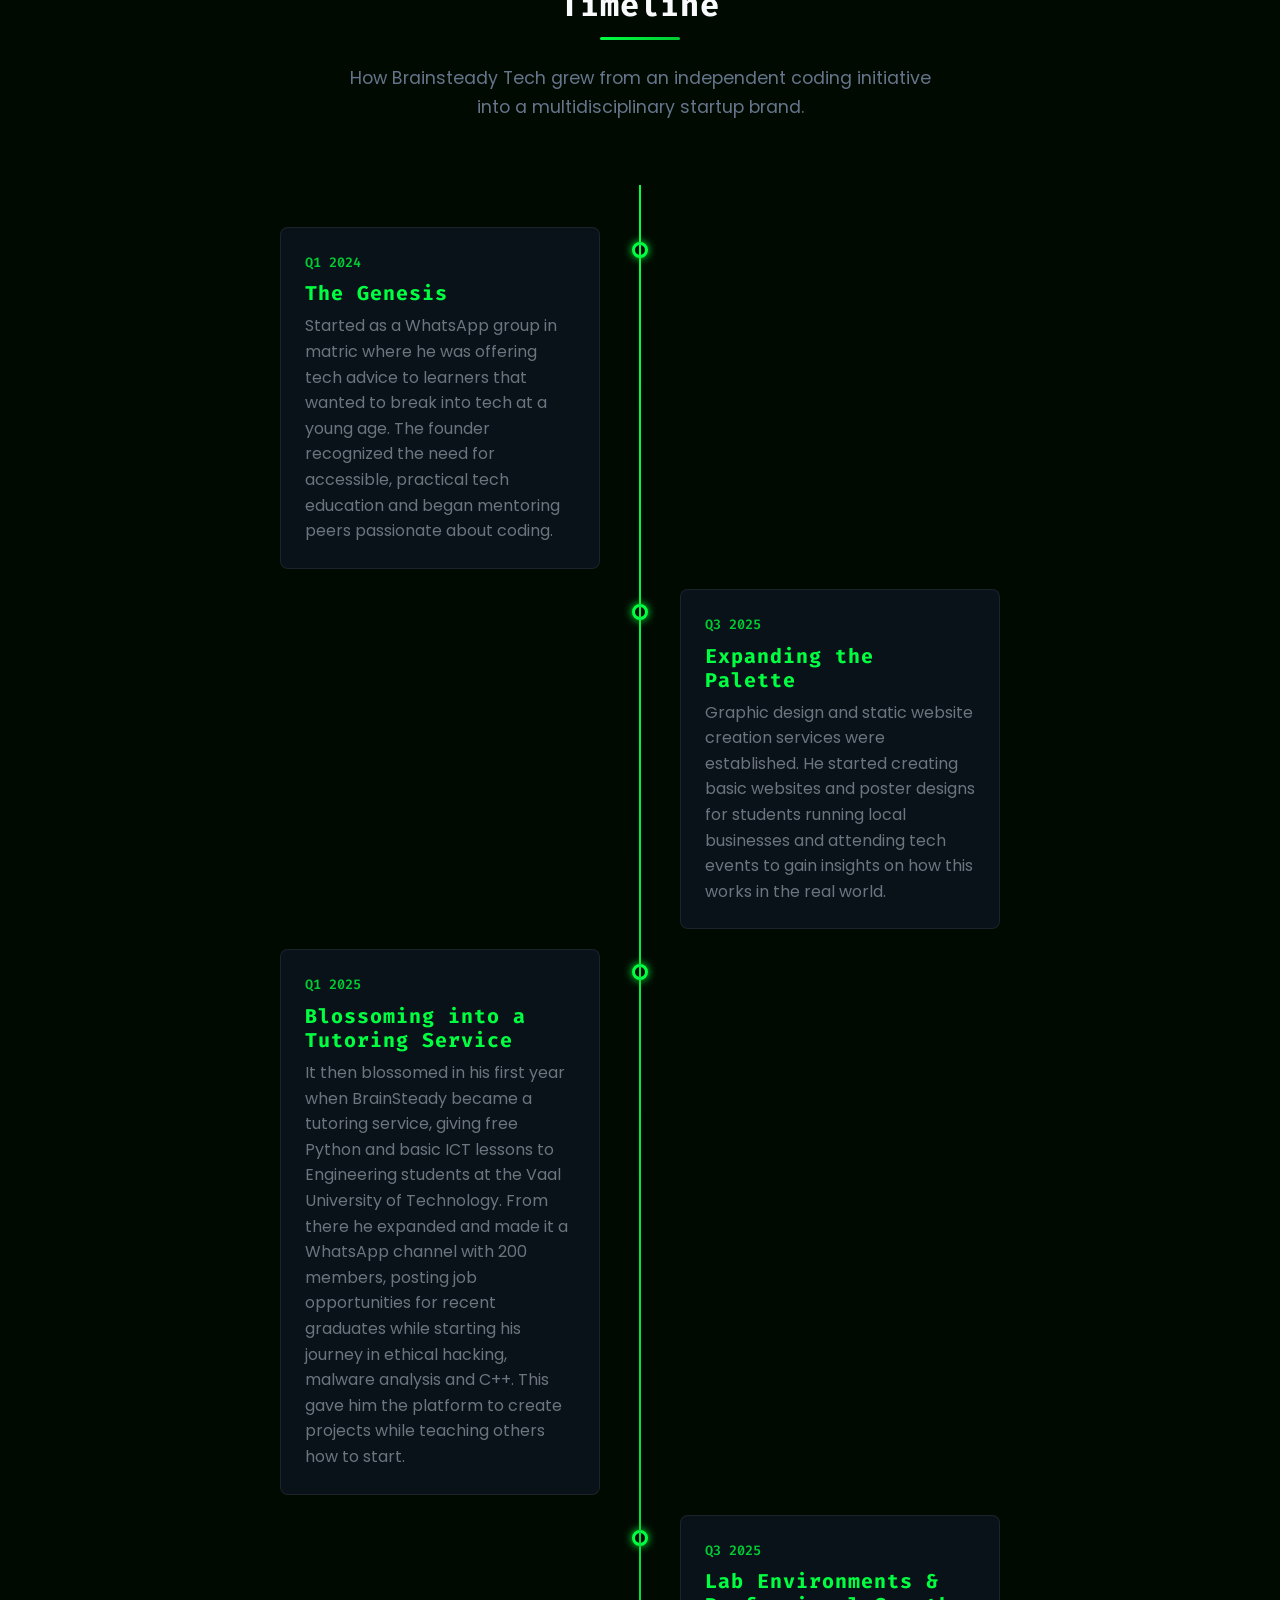
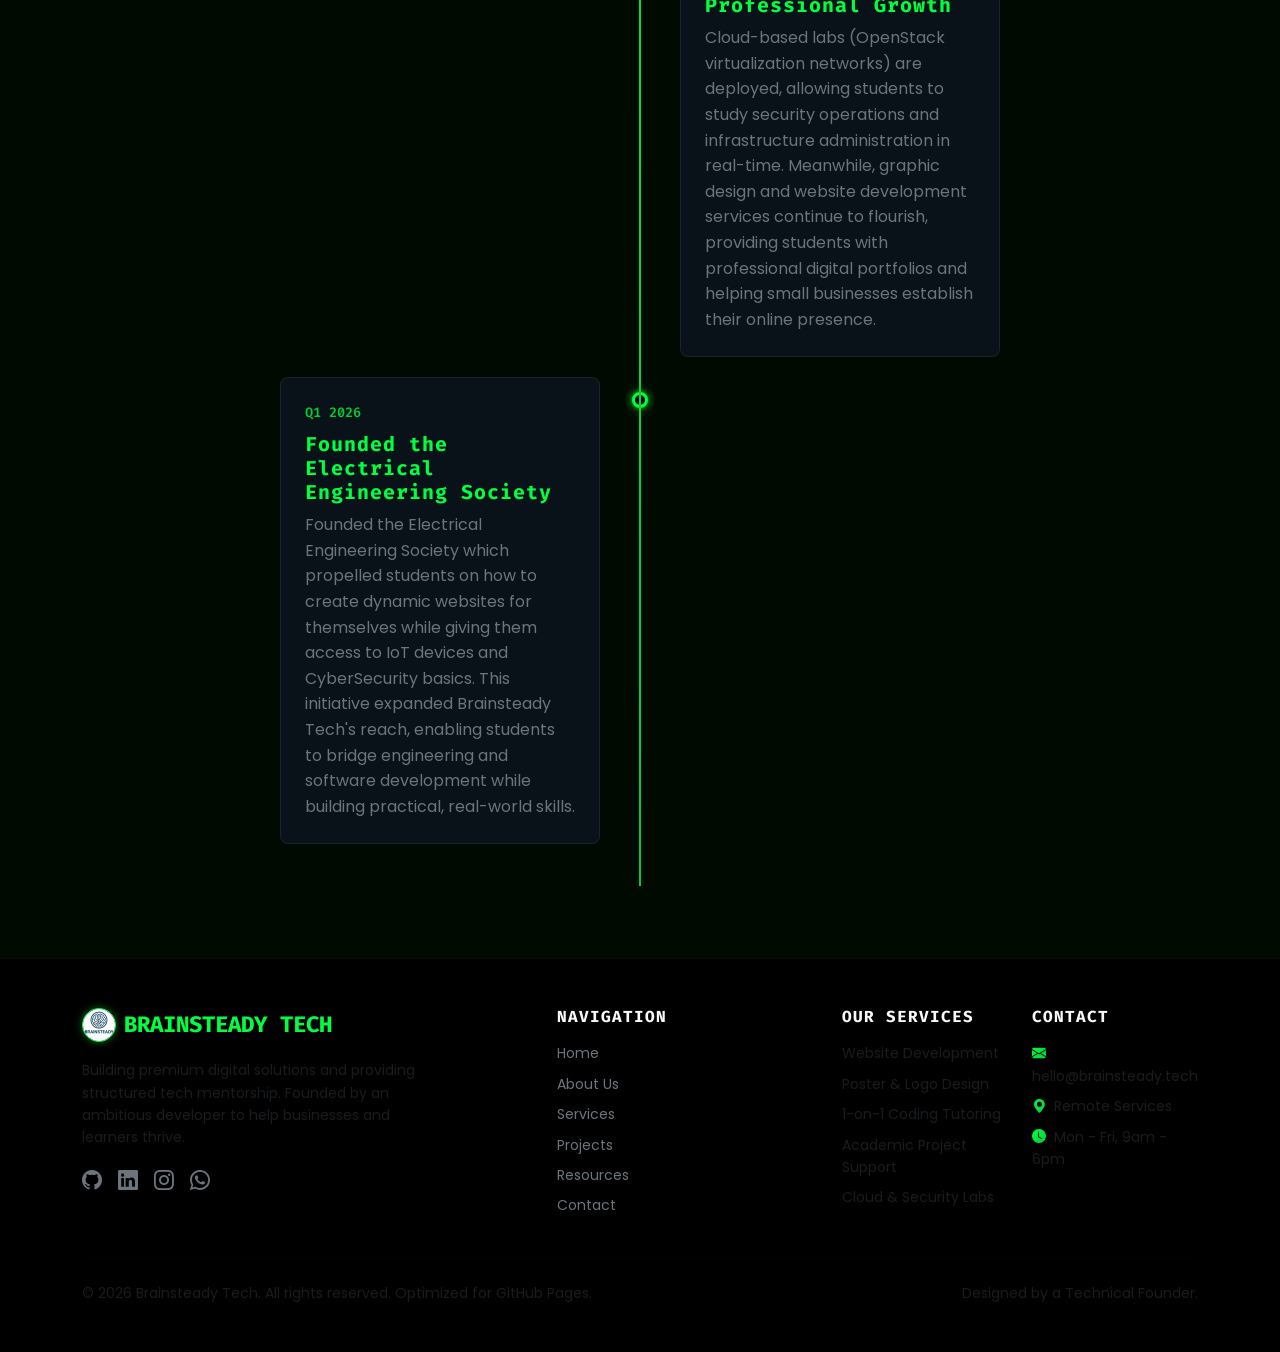
==== commit a8219f14: "Update timeline and founder story with detailed journey milestones" ====
--- a/about.html
+++ b/about.html
@@ -1,361 +1,361 @@
-<!DOCTYPE html>
-<html lang="en">
-<head>
-  <meta charset="UTF-8">
-  <meta name="viewport" content="width=device-width, initial-scale=1.0">
-  <title>About Brainsteady Tech — Story, Mission & Skills</title>
-  
-  <!-- SEO Meta Tags -->
-  <meta name="description" content="Learn about Brainsteady Tech, our mission to make tech accessible, the founder's journey, and our skillset in Web Dev, C++, Linux, OpenStack, and Cybersecurity.">
-  <meta name="keywords" content="cybersecurity, OpenStack, C++, Linux administrator, programming education, web developer, startup journey">
-  <meta name="author" content="Brainsteady Tech">
-  
-  <!-- Favicon -->
-  <link rel="icon" type="image/svg+xml" href="data:image/svg+xml,%3Csvg xmlns='http://www.w3.org/2000/svg' viewBox='0 0 24 24' fill='%2300f0ff'%3E%3Cpath d='M12 2L2 22h20L12 2zm0 4l6.5 13H5.5L12 6zm-1 5v4h2v-4h-2zm0 5v2h2v-2h-2z'/%3E%3C/svg%3E">
-
-  <!-- Bootstrap 5 CSS -->
-  <link href="https://cdn.jsdelivr.net/npm/bootstrap@5.3.3/dist/css/bootstrap.min.css" rel="stylesheet">
-  
-  <!-- Bootstrap Icons -->
-  <link rel="stylesheet" href="https://cdn.jsdelivr.net/npm/bootstrap-icons@1.11.3/font/bootstrap-icons.min.css">
-  
-  <!-- Custom CSS -->
-  <link rel="stylesheet" href="css/style.css">
-</head>
-<body>
-
-  <!-- Page Loading Animation -->
-  <div id="page-loader">
-    <div class="cyber-spinner"></div>
-  </div>
-
-  <!-- Background Left Glow Spot -->
-  <div class="bg-glow-left"></div>
-
-  <!-- Navigation Bar -->
-  <nav class="navbar navbar-expand-lg navbar-dark fixed-top">
-    <div class="container">
-      <a class="navbar-brand d-flex align-items-center" href="index.html">
-        <img src="images/logo.jpg" alt="Brainsteady Tech Logo" class="brand-logo me-2">
-        <span>BRAINSTEADY TECH</span>
-      </a>
-      <button class="navbar-toggler" type="button" data-bs-toggle="collapse" data-bs-target="#navbarNav" aria-controls="navbarNav" aria-expanded="false" aria-label="Toggle navigation">
-        <span class="navbar-toggler-icon"></span>
-      </button>
-      <div class="collapse navbar-collapse" id="navbarNav">
-        <ul class="navbar-nav ms-auto">
-          <li class="nav-item">
-            <a class="nav-link" href="index.html">Home</a>
-          </li>
-          <li class="nav-item">
-            <a class="nav-link" href="about.html">About</a>
-          </li>
-          <li class="nav-item">
-            <a class="nav-link" href="services.html">Services</a>
-          </li>
-          <li class="nav-item">
-            <a class="nav-link" href="projects.html">Projects</a>
-          </li>
-          <li class="nav-item">
-            <a class="nav-link" href="resources.html">Resources</a>
-          </li>
-          <li class="nav-item">
-            <a class="nav-link" href="contact.html">Contact</a>
-          </li>
-        </ul>
-        <div class="ms-lg-3 mt-3 mt-lg-0">
-          <a href="contact.html" class="btn-cyber btn-sm">Get in Touch</a>
-        </div>
-      </div>
-    </div>
-  </nav>
-
-  <!-- About Banner / Header -->
-  <section class="py-5 mt-5">
-    <div class="container pt-5">
-      <div class="section-header text-center reveal">
-        <span class="badge-tech mb-3">WHO WE ARE</span>
-        <h1 class="display-5 fw-bold">Our Story & <span class="text-gradient-cyan-blue glow-text">Mission</span></h1>
-        <p class="section-subtitle">Bridging the gap between software development and tech education, built from the ground up.</p>
-      </div>
-    </div>
-  </section>
-
-  <!-- Founder Story Section -->
-  <section class="py-4">
-    <div class="container">
-      <div class="row align-items-center g-5">
-        <div class="col-lg-6 reveal">
-          <h3 class="mb-4 text-gradient">The Founder's Journey</h3>
-          <p>
-            Brainsteady Tech began as a solo freelance operation by a young developer passionate about making coding accessible and crafting efficient web spaces. Frustrated by dry, academic textbooks and overly expensive design agencies, the founder decided to create a startup that offers both high-quality digital solutions and direct, simplified student guidance.
-          </p>
-          <p>
-            We represent the new wave of developers: cloud-capable, security-focused, and committed to sharing knowledge. From designing pixel-perfect websites to configuring OpenStack virtual labs and tutoring university students in C++, we bring a hands-on, ambitious mindset to everything we create.
-          </p>
-          <p class="mb-0 text-muted">
-            "We believe that real coding experience combined with simple, visual mentoring is the absolute fastest way to master software engineering."
-          </p>
-        </div>
-        <div class="col-lg-6 reveal">
-          <div class="row g-4">
-            <!-- Mission Card -->
-            <div class="col-sm-6">
-              <div class="glass-card">
-                <div class="text-gradient-cyan-blue mb-3 fs-2">
-                  <i class="bi bi-bullseye"></i>
-                </div>
-                <h5>Our Mission</h5>
-                <p class="small text-secondary mb-0">
-                  To democratize technical education while helping small businesses create stable, impressive digital presences.
-                </p>
-              </div>
-            </div>
-            <!-- Vision Card -->
-            <div class="col-sm-6">
-              <div class="glass-card">
-                <div class="text-gradient-cyan-blue mb-3 fs-2">
-                  <i class="bi bi-eye"></i>
-                </div>
-                <h5>Our Vision</h5>
-                <p class="small text-secondary mb-0">
-                  To grow into a leading developer platform known for practical labs, premium software creations, and student mentorship.
-                </p>
-              </div>
-            </div>
-          </div>
-        </div>
-      </div>
-    </div>
-  </section>
-
-  <!-- Skills & Tech Section -->
-  <section class="py-5 bg-opacity-25 bg-black skills-section-wrapper">
-    <div class="container py-4">
-      <div class="section-header text-center reveal">
-        <h2 class="section-title">Skills & Technologies</h2>
-        <p class="section-subtitle">Our core stack and operational capabilities, demonstrated in every design and tutoring project we deliver.</p>
-      </div>
-      <div class="row g-5">
-        <!-- Frontend Skills -->
-        <div class="col-md-6 reveal">
-          <h4 class="mb-4 text-gradient"><i class="bi bi-window-sidebar me-2"></i>Frontend & Design</h4>
-          
-          <div class="skill-item">
-            <div class="skill-header">
-              <span class="skill-name">HTML5</span>
-              <span class="skill-percentage">95%</span>
-            </div>
-            <div class="progress">
-              <div class="progress-bar-custom" data-value="95"></div>
-            </div>
-          </div>
-          
-          <div class="skill-item">
-            <div class="skill-header">
-              <span class="skill-name">CSS3 / Animations / Layouts</span>
-              <span class="skill-percentage">90%</span>
-            </div>
-            <div class="progress">
-              <div class="progress-bar-custom" data-value="90"></div>
-            </div>
-          </div>
-          
-          <div class="skill-item">
-            <div class="skill-header">
-              <span class="skill-name">Vanilla JavaScript / DOM scripting</span>
-              <span class="skill-percentage">85%</span>
-            </div>
-            <div class="progress">
-              <div class="progress-bar-custom" data-value="85"></div>
-            </div>
-          </div>
-          
-          <div class="skill-item">
-            <div class="skill-header">
-              <span class="skill-name">Bootstrap 5 Framework</span>
-              <span class="skill-percentage">90%</span>
-            </div>
-            <div class="progress">
-              <div class="progress-bar-custom" data-value="90"></div>
-            </div>
-          </div>
-        </div>
-        
-        <!-- Programming & Cloud Systems -->
-        <div class="col-md-6 reveal">
-          <h4 class="mb-4 text-gradient"><i class="bi bi-terminal me-2"></i>System & Programming</h4>
-          
-          <div class="skill-item">
-            <div class="skill-header">
-              <span class="skill-name">C++ Programming / OOP Principles</span>
-              <span class="skill-percentage">80%</span>
-            </div>
-            <div class="progress">
-              <div class="progress-bar-custom" data-value="80"></div>
-            </div>
-          </div>
-          
-          <div class="skill-item">
-            <div class="skill-header">
-              <span class="skill-name">Linux OS Administration (Bash / Sysctl)</span>
-              <span class="skill-percentage">85%</span>
-            </div>
-            <div class="progress">
-              <div class="progress-bar-custom" data-value="85"></div>
-            </div>
-          </div>
-          
-          <div class="skill-item">
-            <div class="skill-header">
-              <span class="skill-name">SQL Databases & Schema Design</span>
-              <span class="skill-percentage">75%</span>
-            </div>
-            <div class="progress">
-              <div class="progress-bar-custom" data-value="75"></div>
-            </div>
-          </div>
-
-          <div class="skill-item">
-            <div class="skill-header">
-              <span class="skill-name">Cybersecurity / OpenStack Virtualization</span>
-              <span class="skill-percentage">75%</span>
-            </div>
-            <div class="progress">
-              <div class="progress-bar-custom" data-value="75"></div>
-            </div>
-          </div>
-        </div>
-      </div>
-    </div>
-  </section>
-
-  <!-- Startup Journey Timeline -->
-  <section class="py-5">
-    <div class="container py-4">
-      <div class="section-header text-center reveal">
-        <h2 class="section-title">Timeline</h2>
-        <p class="section-subtitle">How Brainsteady Tech grew from an independent coding initiative into a multidisciplinary startup brand.</p>
-      </div>
-      <div class="timeline-container">
-        <!-- Milestone 1 -->
-        <div class="timeline-item timeline-left reveal">
-          <div class="timeline-content">
-            <span class="timeline-date">Q1 2024</span>
-            <h5>The Genesis</h5>
-            <p class="mb-0 text-secondary">The founder launches self-employed freelancing operations, taking on basic custom website projects and helping peers with academic programming coursework.</p>
-          </div>
-        </div>
-        <!-- Milestone 2 -->
-        <div class="timeline-item timeline-right reveal">
-          <div class="timeline-content">
-            <span class="timeline-date">Q3 2024</span>
-            <h5>Expanding the Palette</h5>
-            <p class="mb-0 text-secondary">Graphic design services are integrated alongside web scripting. Custom event posters and branding assets are delivered to local student organizations and small businesses.</p>
-          </div>
-        </div>
-        <!-- Milestone 3 -->
-        <div class="timeline-item timeline-left reveal">
-          <div class="timeline-content">
-            <span class="timeline-date">Q1 2025</span>
-            <h5>Establishment of Brainsteady</h5>
-            <p class="mb-0 text-secondary">The company is branded as Brainsteady Tech. Operations shift toward a professional startup model. A structured learning curriculum for beginner coders is designed.</p>
-          </div>
-        </div>
-        <!-- Milestone 4 -->
-        <div class="timeline-item timeline-right reveal">
-          <div class="timeline-content">
-            <span class="timeline-date">Q3 2025</span>
-            <h5>Lab Environments</h5>
-            <p class="mb-0 text-secondary">Cloud-based labs (OpenStack virtualization networks) are deployed, allowing students to study security operations and infrastructure administration in real sandboxes.</p>
-          </div>
-        </div>
-        <!-- Milestone 5 -->
-        <div class="timeline-item timeline-left reveal">
-          <div class="timeline-content">
-            <span class="timeline-date">Q1 2026</span>
-            <h5>Platform Launch</h5>
-            <p class="mb-0 text-secondary">Launch of our interactive project index, free developer resources repository, and official consultation channels. We now support clients and students globally.</p>
-          </div>
-        </div>
-      </div>
-    </div>
-  </section>
-
-  <!-- Footer -->
-  <footer class="py-5 bg-black border-top border-secondary border-opacity-10">
-    <div class="container">
-      <div class="row g-4 mb-4">
-        <!-- Logo & Bio -->
-        <div class="col-lg-4">
-          <a class="navbar-brand d-flex align-items-center mb-3" href="index.html">
-            <img src="images/logo.jpg" alt="Brainsteady Tech Logo" class="brand-logo me-2">
-            <span>BRAINSTEADY TECH</span>
-          </a>
-          <p class="small text-muted">
-            Building premium digital solutions and providing structured tech mentorship. Founded by an ambitious developer to help businesses and learners thrive.
-          </p>
-          <div class="d-flex gap-3 fs-5 mt-3">
-            <a href="https://github.com" target="_blank" class="text-secondary hover-cyan" aria-label="GitHub"><i class="bi bi-github"></i></a>
-            <a href="https://linkedin.com" target="_blank" class="text-secondary hover-cyan" aria-label="LinkedIn"><i class="bi bi-linkedin"></i></a>
-            <a href="https://instagram.com" target="_blank" class="text-secondary hover-cyan" aria-label="Instagram"><i class="bi bi-instagram"></i></a>
-            <a href="https://wa.me" target="_blank" class="text-secondary hover-cyan" aria-label="WhatsApp"><i class="bi bi-whatsapp"></i></a>
-          </div>
-        </div>
-        <!-- Quick Navigation -->
-        <div class="col-md-4 col-lg-3 offset-lg-1">
-          <h6 class="text-uppercase fw-bold text-light mb-3">Navigation</h6>
-          <ul class="list-unstyled d-flex flex-column gap-2 small">
-            <li><a href="index.html" class="text-secondary text-decoration-none hover-cyan">Home</a></li>
-            <li><a href="about.html" class="text-secondary text-decoration-none hover-cyan">About Us</a></li>
-            <li><a href="services.html" class="text-secondary text-decoration-none hover-cyan">Services</a></li>
-            <li><a href="projects.html" class="text-secondary text-decoration-none hover-cyan">Projects</a></li>
-            <li><a href="resources.html" class="text-secondary text-decoration-none hover-cyan">Resources</a></li>
-            <li><a href="contact.html" class="text-secondary text-decoration-none hover-cyan">Contact</a></li>
-          </ul>
-        </div>
-        <!-- Services list -->
-        <div class="col-md-4 col-lg-2">
-          <h6 class="text-uppercase fw-bold text-light mb-3">Our Services</h6>
-          <ul class="list-unstyled d-flex flex-column gap-2 small text-muted">
-            <li>Website Development</li>
-            <li>Poster & Logo Design</li>
-            <li>1-on-1 Coding Tutoring</li>
-            <li>Academic Project Support</li>
-            <li>Cloud & Security Labs</li>
-          </ul>
-        </div>
-        <!-- Contact placeholder -->
-        <div class="col-md-4 col-lg-2">
-          <h6 class="text-uppercase fw-bold text-light mb-3">Contact</h6>
-          <ul class="list-unstyled d-flex flex-column gap-2 small">
-            <li class="text-muted"><i class="bi bi-envelope-fill me-2 text-gradient-cyan-blue"></i>hello@brainsteady.tech</li>
-            <li class="text-muted"><i class="bi bi-geo-alt-fill me-2 text-gradient-cyan-blue"></i>Remote Services</li>
-            <li class="text-muted"><i class="bi bi-clock-fill me-2 text-gradient-cyan-blue"></i>Mon - Fri, 9am - 6pm</li>
-          </ul>
-        </div>
-      </div>
-      <hr class="border-secondary border-opacity-10 my-4">
-      <div class="row align-items-center">
-        <div class="col-md-6 text-center text-md-start small text-muted">
-          &copy; 2026 Brainsteady Tech. All rights reserved. Optimized for GitHub Pages.
-        </div>
-        <div class="col-md-6 text-center text-md-end small text-muted mt-2 mt-md-0">
-          Designed by a Technical Founder.
-        </div>
-      </div>
-    </div>
-  </footer>
-
-  <!-- Scroll to Top Button -->
-  <button type="button" class="btn btn-primary" id="btn-back-to-top" aria-label="Scroll back to top">
-    <i class="bi bi-chevron-up"></i>
-  </button>
-
-  <!-- Bootstrap 5 Bundle JS -->
-  <script src="https://cdn.jsdelivr.net/npm/bootstrap@5.3.3/dist/js/bootstrap.bundle.min.js"></script>
-  
-  <!-- Custom JS -->
-  <script src="js/script.js"></script>
-</body>
-</html>
+<!DOCTYPE html>
+<html lang="en">
+<head>
+  <meta charset="UTF-8">
+  <meta name="viewport" content="width=device-width, initial-scale=1.0">
+  <title>About Brainsteady Tech — Story, Mission & Skills</title>
+  
+  <!-- SEO Meta Tags -->
+  <meta name="description" content="Learn about Brainsteady Tech, our mission to make tech accessible, the founder's journey, and our skillset in Web Dev, C++, Linux, OpenStack, and Cybersecurity.">
+  <meta name="keywords" content="cybersecurity, OpenStack, C++, Linux administrator, programming education, web developer, startup journey">
+  <meta name="author" content="Brainsteady Tech">
+  
+  <!-- Favicon -->
+  <link rel="icon" type="image/svg+xml" href="data:image/svg+xml,%3Csvg xmlns='http://www.w3.org/2000/svg' viewBox='0 0 24 24' fill='%2300f0ff'%3E%3Cpath d='M12 2L2 22h20L12 2zm0 4l6.5 13H5.5L12 6z'/%3E%3C/svg%3E">
+
+  <!-- Bootstrap 5 CSS -->
+  <link href="https://cdn.jsdelivr.net/npm/bootstrap@5.3.3/dist/css/bootstrap.min.css" rel="stylesheet">
+  
+  <!-- Bootstrap Icons -->
+  <link rel="stylesheet" href="https://cdn.jsdelivr.net/npm/bootstrap-icons@1.11.3/font/bootstrap-icons.min.css">
+  
+  <!-- Custom CSS -->
+  <link rel="stylesheet" href="css/style.css">
+</head>
+<body>
+
+  <!-- Page Loading Animation -->
+  <div id="page-loader">
+    <div class="cyber-spinner"></div>
+  </div>
+
+  <!-- Background Left Glow Spot -->
+  <div class="bg-glow-left"></div>
+
+  <!-- Navigation Bar -->
+  <nav class="navbar navbar-expand-lg navbar-dark fixed-top">
+    <div class="container">
+      <a class="navbar-brand d-flex align-items-center" href="index.html">
+        <img src="images/logo.jpg" alt="Brainsteady Tech Logo" class="brand-logo me-2">
+        <span>BRAINSTEADY TECH</span>
+      </a>
+      <button class="navbar-toggler" type="button" data-bs-toggle="collapse" data-bs-target="#navbarNav" aria-controls="navbarNav" aria-expanded="false" aria-label="Toggle navigation">
+        <span class="navbar-toggler-icon"></span>
+      </button>
+      <div class="collapse navbar-collapse" id="navbarNav">
+        <ul class="navbar-nav ms-auto">
+          <li class="nav-item">
+            <a class="nav-link" href="index.html">Home</a>
+          </li>
+          <li class="nav-item">
+            <a class="nav-link" href="about.html">About</a>
+          </li>
+          <li class="nav-item">
+            <a class="nav-link" href="services.html">Services</a>
+          </li>
+          <li class="nav-item">
+            <a class="nav-link" href="projects.html">Projects</a>
+          </li>
+          <li class="nav-item">
+            <a class="nav-link" href="resources.html">Resources</a>
+          </li>
+          <li class="nav-item">
+            <a class="nav-link" href="contact.html">Contact</a>
+          </li>
+        </ul>
+        <div class="ms-lg-3 mt-3 mt-lg-0">
+          <a href="contact.html" class="btn-cyber btn-sm">Get in Touch</a>
+        </div>
+      </div>
+    </div>
+  </nav>
+
+  <!-- About Banner / Header -->
+  <section class="py-5 mt-5">
+    <div class="container pt-5">
+      <div class="section-header text-center reveal">
+        <span class="badge-tech mb-3">WHO WE ARE</span>
+        <h1 class="display-5 fw-bold">Our Story & <span class="text-gradient-cyan-blue glow-text">Mission</span></h1>
+        <p class="section-subtitle">Bridging the gap between software development and tech education, built from the ground up.</p>
+      </div>
+    </div>
+  </section>
+
+  <!-- Founder Story Section -->
+  <section class="py-4">
+    <div class="container">
+      <div class="row align-items-center g-5">
+        <div class="col-lg-6 reveal">
+          <h3 class="mb-4 text-gradient">The Founder's Journey</h3>
+          <p>
+            Brainsteady Tech began as a solo freelance operation by a young developer passionate about making coding accessible and crafting efficient web spaces. Frustrated by dry, academic textbooks, he started a WhatsApp group in matric where he was offering tech advice to learners who wanted to break into tech at a young age.
+          </p>
+          <p>
+            We represent the new wave of developers: cloud-capable, security-focused, and committed to sharing knowledge. From designing pixel-perfect websites to configuring OpenStack virtual labs, our mission is rooted in education and practical experience.
+          </p>
+          <p class="mb-0 text-muted">
+            "We believe that real coding experience combined with simple, visual mentoring is the absolute fastest way to master software engineering."
+          </p>
+        </div>
+        <div class="col-lg-6 reveal">
+          <div class="row g-4">
+            <!-- Mission Card -->
+            <div class="col-sm-6">
+              <div class="glass-card">
+                <div class="text-gradient-cyan-blue mb-3 fs-2">
+                  <i class="bi bi-bullseye"></i>
+                </div>
+                <h5>Our Mission</h5>
+                <p class="small text-secondary mb-0">
+                  To democratize technical education while helping small businesses create stable, impressive digital presences.
+                </p>
+              </div>
+            </div>
+            <!-- Vision Card -->
+            <div class="col-sm-6">
+              <div class="glass-card">
+                <div class="text-gradient-cyan-blue mb-3 fs-2">
+                  <i class="bi bi-eye"></i>
+                </div>
+                <h5>Our Vision</h5>
+                <p class="small text-secondary mb-0">
+                  To grow into a leading developer platform known for practical labs, premium software creations, and student mentorship.
+                </p>
+              </div>
+            </div>
+          </div>
+        </div>
+      </div>
+    </div>
+  </section>
+
+  <!-- Skills & Tech Section -->
+  <section class="py-5 bg-opacity-25 bg-black skills-section-wrapper">
+    <div class="container py-4">
+      <div class="section-header text-center reveal">
+        <h2 class="section-title">Skills & Technologies</h2>
+        <p class="section-subtitle">Our core stack and operational capabilities, demonstrated in every design and tutoring project we deliver.</p>
+      </div>
+      <div class="row g-5">
+        <!-- Frontend Skills -->
+        <div class="col-md-6 reveal">
+          <h4 class="mb-4 text-gradient"><i class="bi bi-window-sidebar me-2"></i>Frontend & Design</h4>
+          
+          <div class="skill-item">
+            <div class="skill-header">
+              <span class="skill-name">HTML5</span>
+              <span class="skill-percentage">95%</span>
+            </div>
+            <div class="progress">
+              <div class="progress-bar-custom" data-value="95"></div>
+            </div>
+          </div>
+          
+          <div class="skill-item">
+            <div class="skill-header">
+              <span class="skill-name">CSS3 / Animations / Layouts</span>
+              <span class="skill-percentage">90%</span>
+            </div>
+            <div class="progress">
+              <div class="progress-bar-custom" data-value="90"></div>
+            </div>
+          </div>
+          
+          <div class="skill-item">
+            <div class="skill-header">
+              <span class="skill-name">Vanilla JavaScript / DOM scripting</span>
+              <span class="skill-percentage">85%</span>
+            </div>
+            <div class="progress">
+              <div class="progress-bar-custom" data-value="85"></div>
+            </div>
+          </div>
+          
+          <div class="skill-item">
+            <div class="skill-header">
+              <span class="skill-name">Bootstrap 5 Framework</span>
+              <span class="skill-percentage">90%</span>
+            </div>
+            <div class="progress">
+              <div class="progress-bar-custom" data-value="90"></div>
+            </div>
+          </div>
+        </div>
+        
+        <!-- Programming & Cloud Systems -->
+        <div class="col-md-6 reveal">
+          <h4 class="mb-4 text-gradient"><i class="bi bi-terminal me-2"></i>System & Programming</h4>
+          
+          <div class="skill-item">
+            <div class="skill-header">
+              <span class="skill-name">C++ Programming / OOP Principles</span>
+              <span class="skill-percentage">80%</span>
+            </div>
+            <div class="progress">
+              <div class="progress-bar-custom" data-value="80"></div>
+            </div>
+          </div>
+          
+          <div class="skill-item">
+            <div class="skill-header">
+              <span class="skill-name">Linux OS Administration (Bash / Sysctl)</span>
+              <span class="skill-percentage">85%</span>
+            </div>
+            <div class="progress">
+              <div class="progress-bar-custom" data-value="85"></div>
+            </div>
+          </div>
+          
+          <div class="skill-item">
+            <div class="skill-header">
+              <span class="skill-name">SQL Databases & Schema Design</span>
+              <span class="skill-percentage">75%</span>
+            </div>
+            <div class="progress">
+              <div class="progress-bar-custom" data-value="75"></div>
+            </div>
+          </div>
+
+          <div class="skill-item">
+            <div class="skill-header">
+              <span class="skill-name">Cybersecurity / OpenStack Virtualization</span>
+              <span class="skill-percentage">75%</span>
+            </div>
+            <div class="progress">
+              <div class="progress-bar-custom" data-value="75"></div>
+            </div>
+          </div>
+        </div>
+      </div>
+    </div>
+  </section>
+
+  <!-- Startup Journey Timeline -->
+  <section class="py-5">
+    <div class="container py-4">
+      <div class="section-header text-center reveal">
+        <h2 class="section-title">Timeline</h2>
+        <p class="section-subtitle">How Brainsteady Tech grew from an independent coding initiative into a multidisciplinary startup brand.</p>
+      </div>
+      <div class="timeline-container">
+        <!-- Milestone 1 -->
+        <div class="timeline-item timeline-left reveal">
+          <div class="timeline-content">
+            <span class="timeline-date">Q1 2024</span>
+            <h5>The Genesis</h5>
+            <p class="mb-0 text-secondary">Started as a WhatsApp group in matric where he was offering tech advice to learners that wanted to break into tech at a young age. The founder recognized the need for accessible, practical tech education and began mentoring peers passionate about coding.</p>
+          </div>
+        </div>
+        <!-- Milestone 2 -->
+        <div class="timeline-item timeline-right reveal">
+          <div class="timeline-content">
+            <span class="timeline-date">Q3 2025</span>
+            <h5>Expanding the Palette</h5>
+            <p class="mb-0 text-secondary">Graphic design and static website creation services were established. He started creating basic websites and poster designs for students running local businesses and attending tech events to gain insights on how this works in the real world.</p>
+          </div>
+        </div>
+        <!-- Milestone 3 -->
+        <div class="timeline-item timeline-left reveal">
+          <div class="timeline-content">
+            <span class="timeline-date">Q1 2025</span>
+            <h5>Blossoming into a Tutoring Service</h5>
+            <p class="mb-0 text-secondary">It then blossomed in his first year when BrainSteady became a tutoring service, giving free Python and basic ICT lessons to Engineering students at the Vaal University of Technology. From there he expanded and made it a WhatsApp channel with 200 members, posting job opportunities for recent graduates while starting his journey in ethical hacking, malware analysis and C++. This gave him the platform to create projects while teaching others how to start.</p>
+          </div>
+        </div>
+        <!-- Milestone 4 -->
+        <div class="timeline-item timeline-right reveal">
+          <div class="timeline-content">
+            <span class="timeline-date">Q3 2025</span>
+            <h5>Lab Environments & Professional Growth</h5>
+            <p class="mb-0 text-secondary">Cloud-based labs (OpenStack virtualization networks) are deployed, allowing students to study security operations and infrastructure administration in real-time. Meanwhile, graphic design and website development services continue to flourish, providing students with professional digital portfolios and helping small businesses establish their online presence.</p>
+          </div>
+        </div>
+        <!-- Milestone 5 -->
+        <div class="timeline-item timeline-left reveal">
+          <div class="timeline-content">
+            <span class="timeline-date">Q1 2026</span>
+            <h5>Founded the Electrical Engineering Society</h5>
+            <p class="mb-0 text-secondary">Founded the Electrical Engineering Society which propelled students on how to create dynamic websites for themselves while giving them access to IoT devices and CyberSecurity basics. This initiative expanded Brainsteady Tech's reach, enabling students to bridge engineering and software development while building practical, real-world skills.</p>
+          </div>
+        </div>
+      </div>
+    </div>
+  </section>
+
+  <!-- Footer -->
+  <footer class="py-5 bg-black border-top border-secondary border-opacity-10">
+    <div class="container">
+      <div class="row g-4 mb-4">
+        <!-- Logo & Bio -->
+        <div class="col-lg-4">
+          <a class="navbar-brand d-flex align-items-center mb-3" href="index.html">
+            <img src="images/logo.jpg" alt="Brainsteady Tech Logo" class="brand-logo me-2">
+            <span>BRAINSTEADY TECH</span>
+          </a>
+          <p class="small text-muted">
+            Building premium digital solutions and providing structured tech mentorship. Founded by an ambitious developer to help businesses and learners thrive.
+          </p>
+          <div class="d-flex gap-3 fs-5 mt-3">
+            <a href="https://github.com" target="_blank" class="text-secondary hover-cyan" aria-label="GitHub"><i class="bi bi-github"></i></a>
+            <a href="https://linkedin.com" target="_blank" class="text-secondary hover-cyan" aria-label="LinkedIn"><i class="bi bi-linkedin"></i></a>
+            <a href="https://instagram.com" target="_blank" class="text-secondary hover-cyan" aria-label="Instagram"><i class="bi bi-instagram"></i></a>
+            <a href="https://wa.me" target="_blank" class="text-secondary hover-cyan" aria-label="WhatsApp"><i class="bi bi-whatsapp"></i></a>
+          </div>
+        </div>
+        <!-- Quick Navigation -->
+        <div class="col-md-4 col-lg-3 offset-lg-1">
+          <h6 class="text-uppercase fw-bold text-light mb-3">Navigation</h6>
+          <ul class="list-unstyled d-flex flex-column gap-2 small">
+            <li><a href="index.html" class="text-secondary text-decoration-none hover-cyan">Home</a></li>
+            <li><a href="about.html" class="text-secondary text-decoration-none hover-cyan">About Us</a></li>
+            <li><a href="services.html" class="text-secondary text-decoration-none hover-cyan">Services</a></li>
+            <li><a href="projects.html" class="text-secondary text-decoration-none hover-cyan">Projects</a></li>
+            <li><a href="resources.html" class="text-secondary text-decoration-none hover-cyan">Resources</a></li>
+            <li><a href="contact.html" class="text-secondary text-decoration-none hover-cyan">Contact</a></li>
+          </ul>
+        </div>
+        <!-- Services list -->
+        <div class="col-md-4 col-lg-2">
+          <h6 class="text-uppercase fw-bold text-light mb-3">Our Services</h6>
+          <ul class="list-unstyled d-flex flex-column gap-2 small text-muted">
+            <li>Website Development</li>
+            <li>Poster & Logo Design</li>
+            <li>1-on-1 Coding Tutoring</li>
+            <li>Academic Project Support</li>
+            <li>Cloud & Security Labs</li>
+          </ul>
+        </div>
+        <!-- Contact placeholder -->
+        <div class="col-md-4 col-lg-2">
+          <h6 class="text-uppercase fw-bold text-light mb-3">Contact</h6>
+          <ul class="list-unstyled d-flex flex-column gap-2 small">
+            <li class="text-muted"><i class="bi bi-envelope-fill me-2 text-gradient-cyan-blue"></i>hello@brainsteady.tech</li>
+            <li class="text-muted"><i class="bi bi-geo-alt-fill me-2 text-gradient-cyan-blue"></i>Remote Services</li>
+            <li class="text-muted"><i class="bi bi-clock-fill me-2 text-gradient-cyan-blue"></i>Mon - Fri, 9am - 6pm</li>
+          </ul>
+        </div>
+      </div>
+      <hr class="border-secondary border-opacity-10 my-4">
+      <div class="row align-items-center">
+        <div class="col-md-6 text-center text-md-start small text-muted">
+          &copy; 2026 Brainsteady Tech. All rights reserved. Optimized for GitHub Pages.
+        </div>
+        <div class="col-md-6 text-center text-md-end small text-muted mt-2 mt-md-0">
+          Designed by a Technical Founder.
+        </div>
+      </div>
+    </div>
+  </footer>
+
+  <!-- Scroll to Top Button -->
+  <button type="button" class="btn btn-primary" id="btn-back-to-top" aria-label="Scroll back to top">
+    <i class="bi bi-chevron-up"></i>
+  </button>
+
+  <!-- Bootstrap 5 Bundle JS -->
+  <script src="https://cdn.jsdelivr.net/npm/bootstrap@5.3.3/dist/js/bootstrap.bundle.min.js"></script>
+  
+  <!-- Custom JS -->
+  <script src="js/script.js"></script>
+</body>
+</html>
